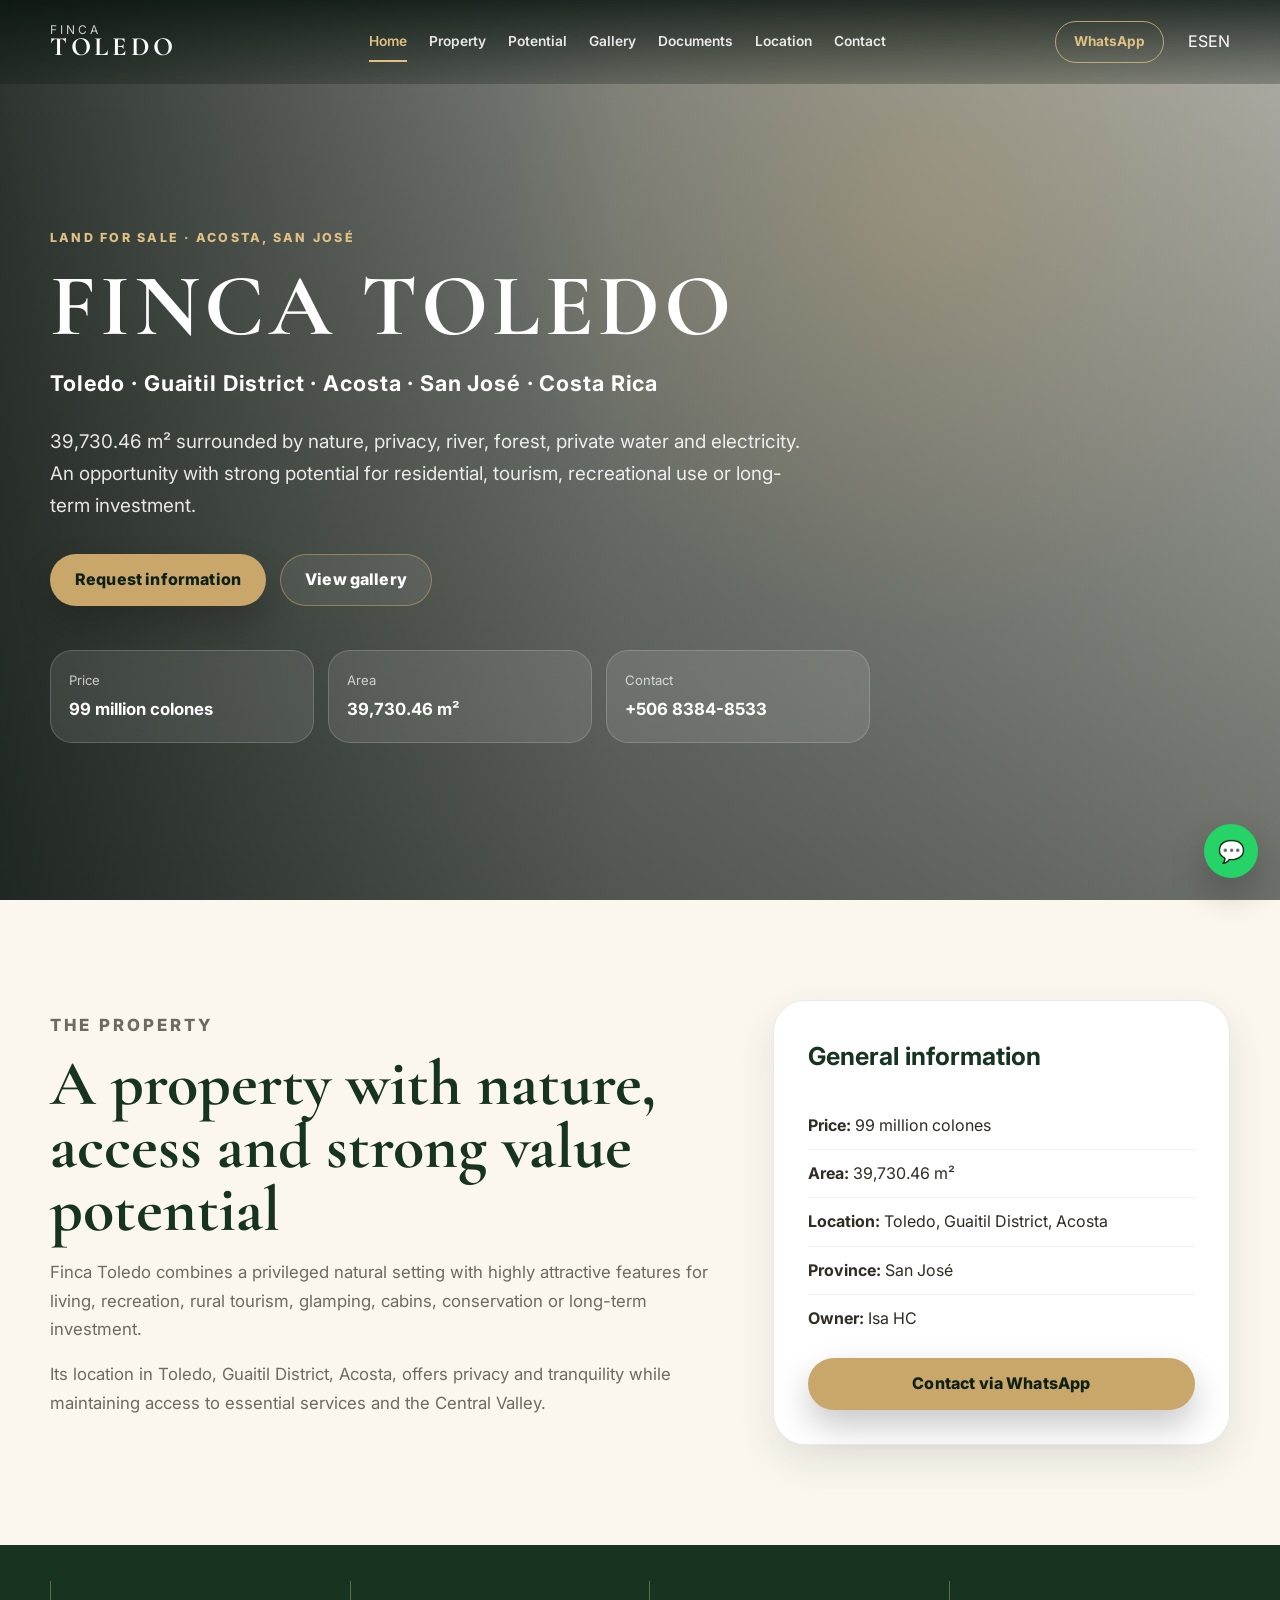
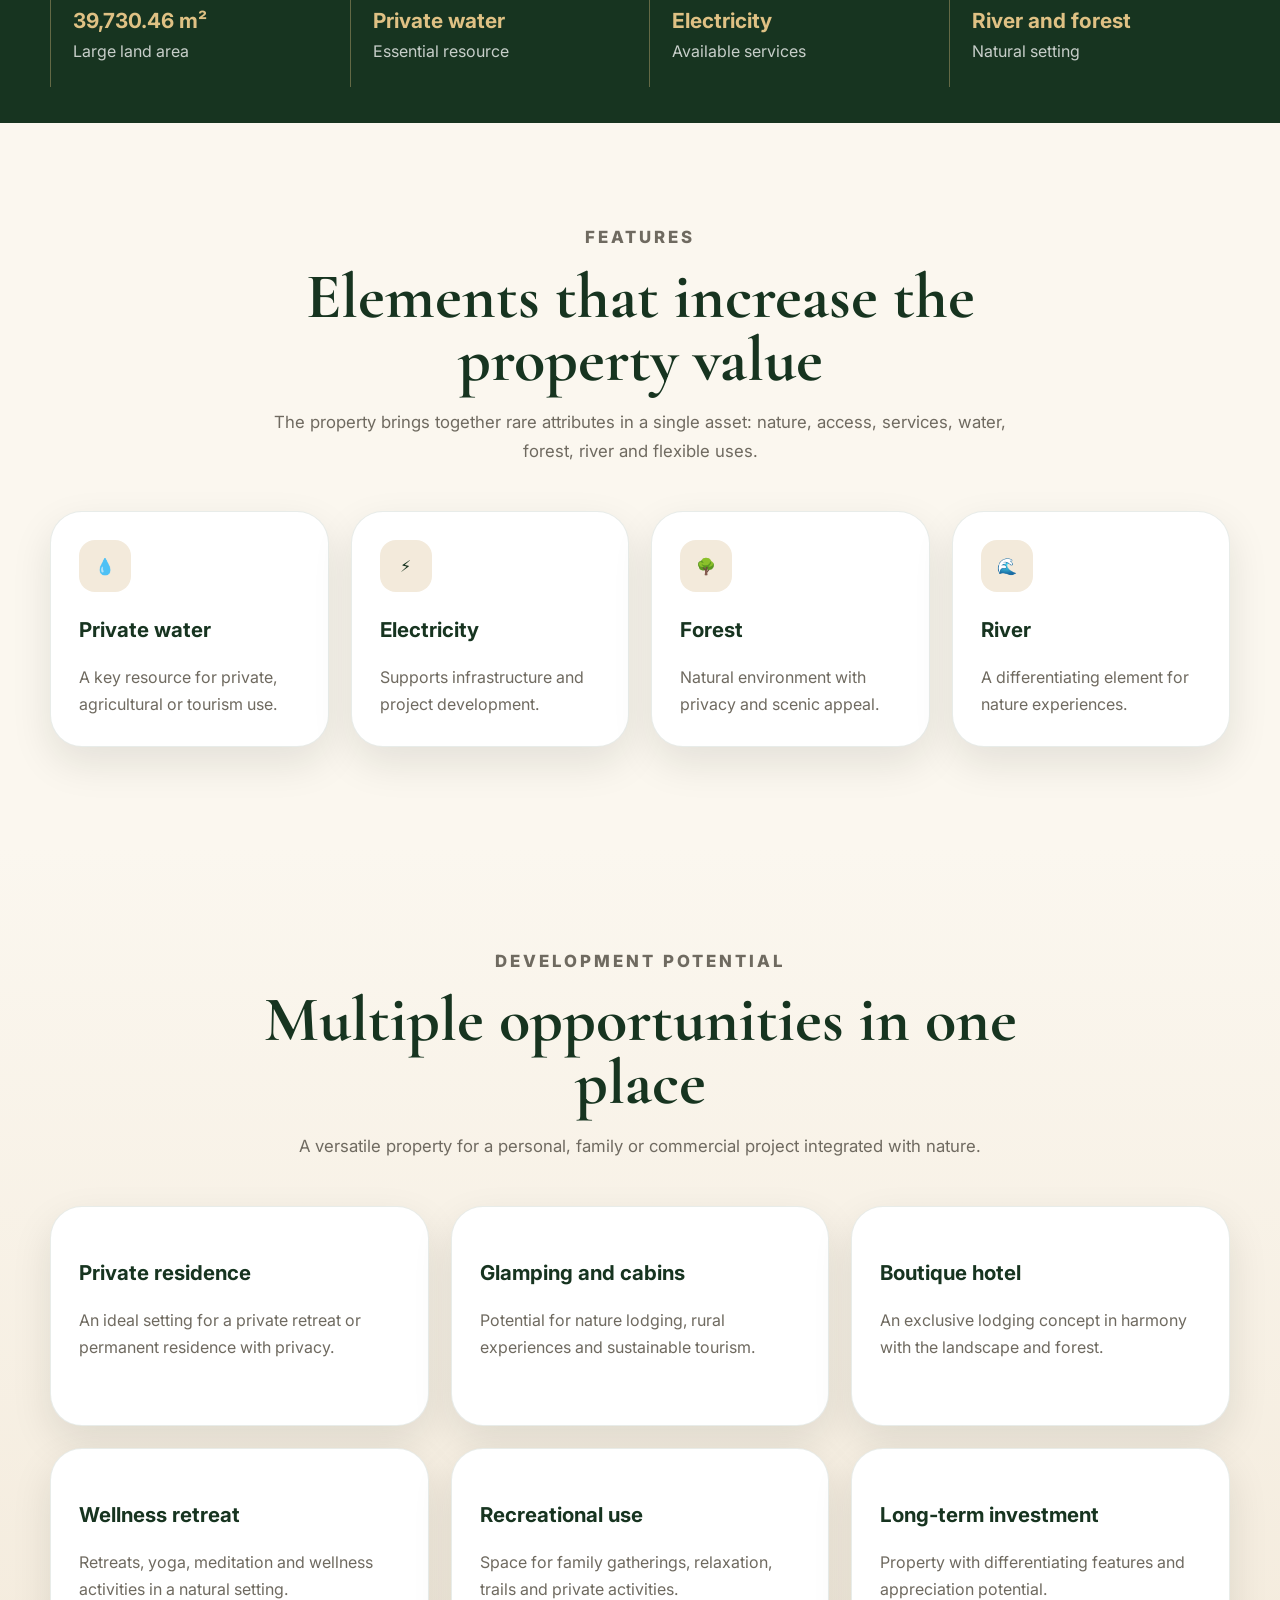
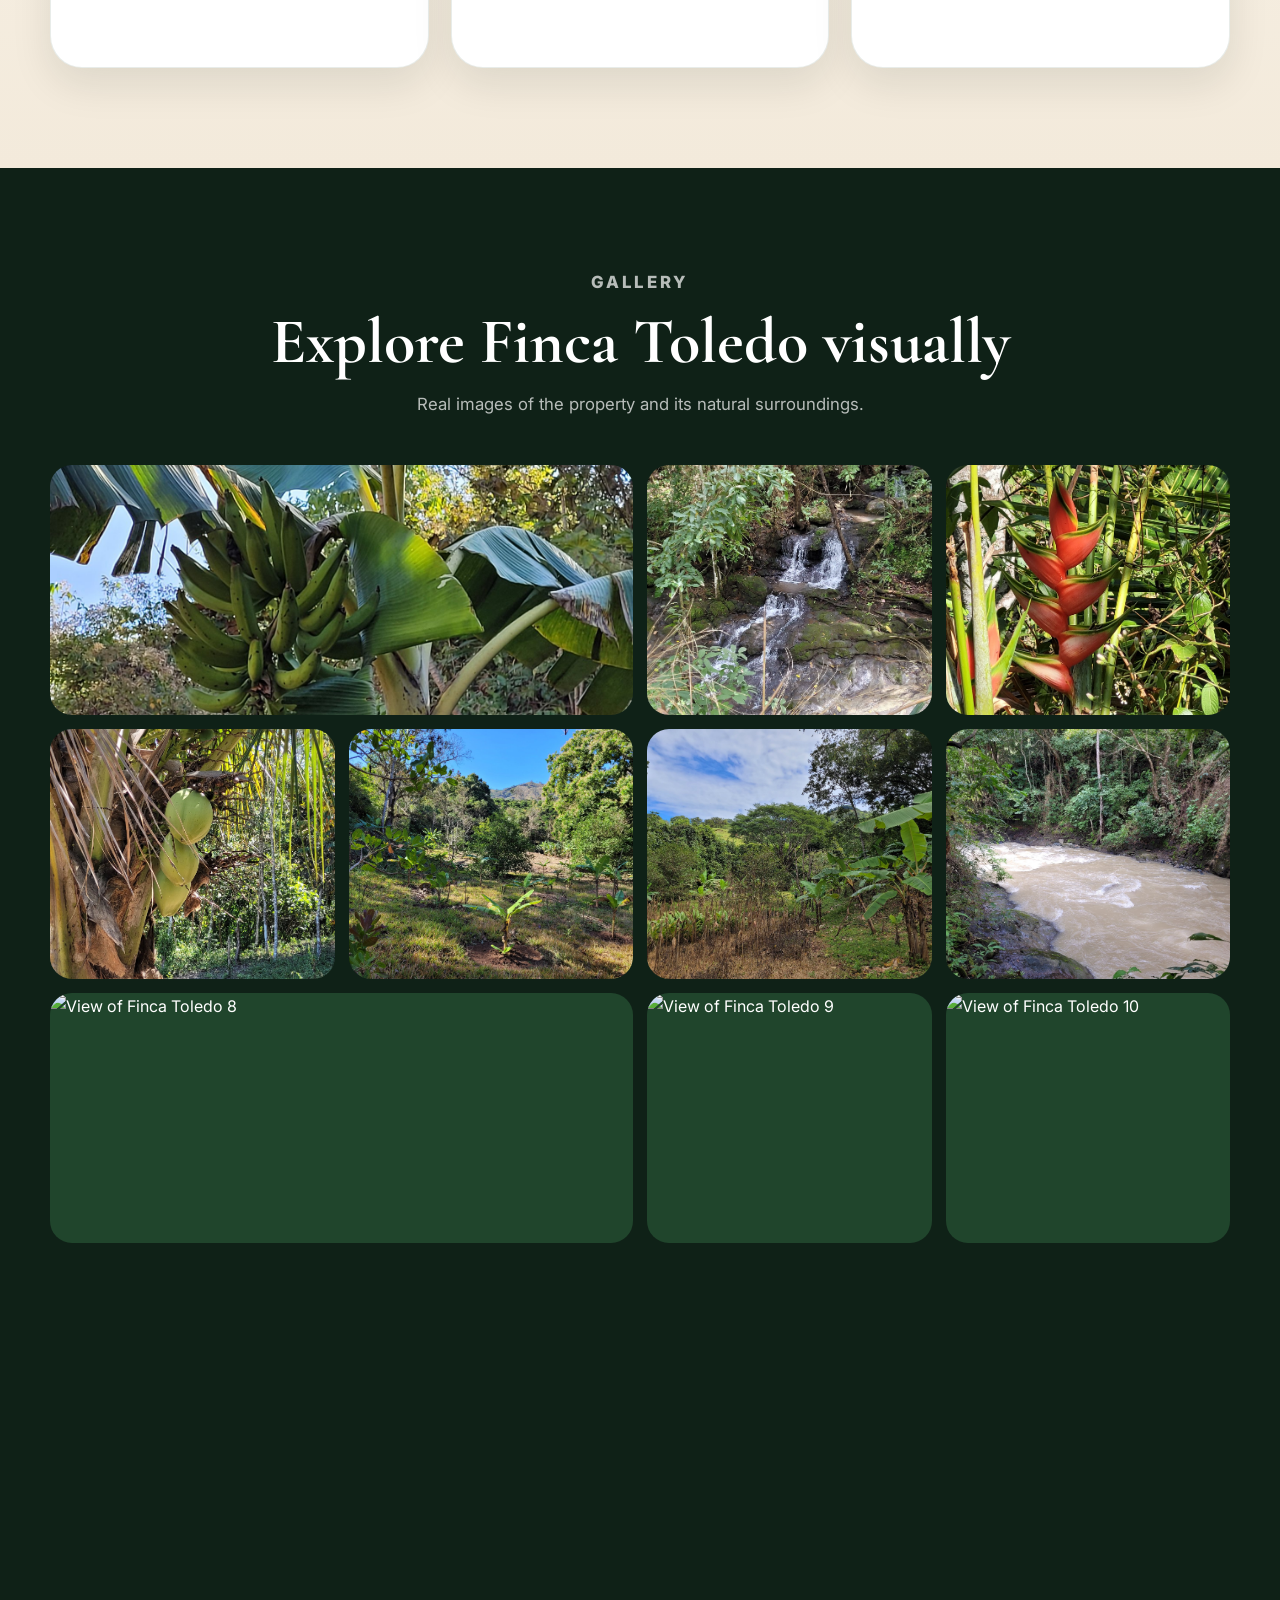
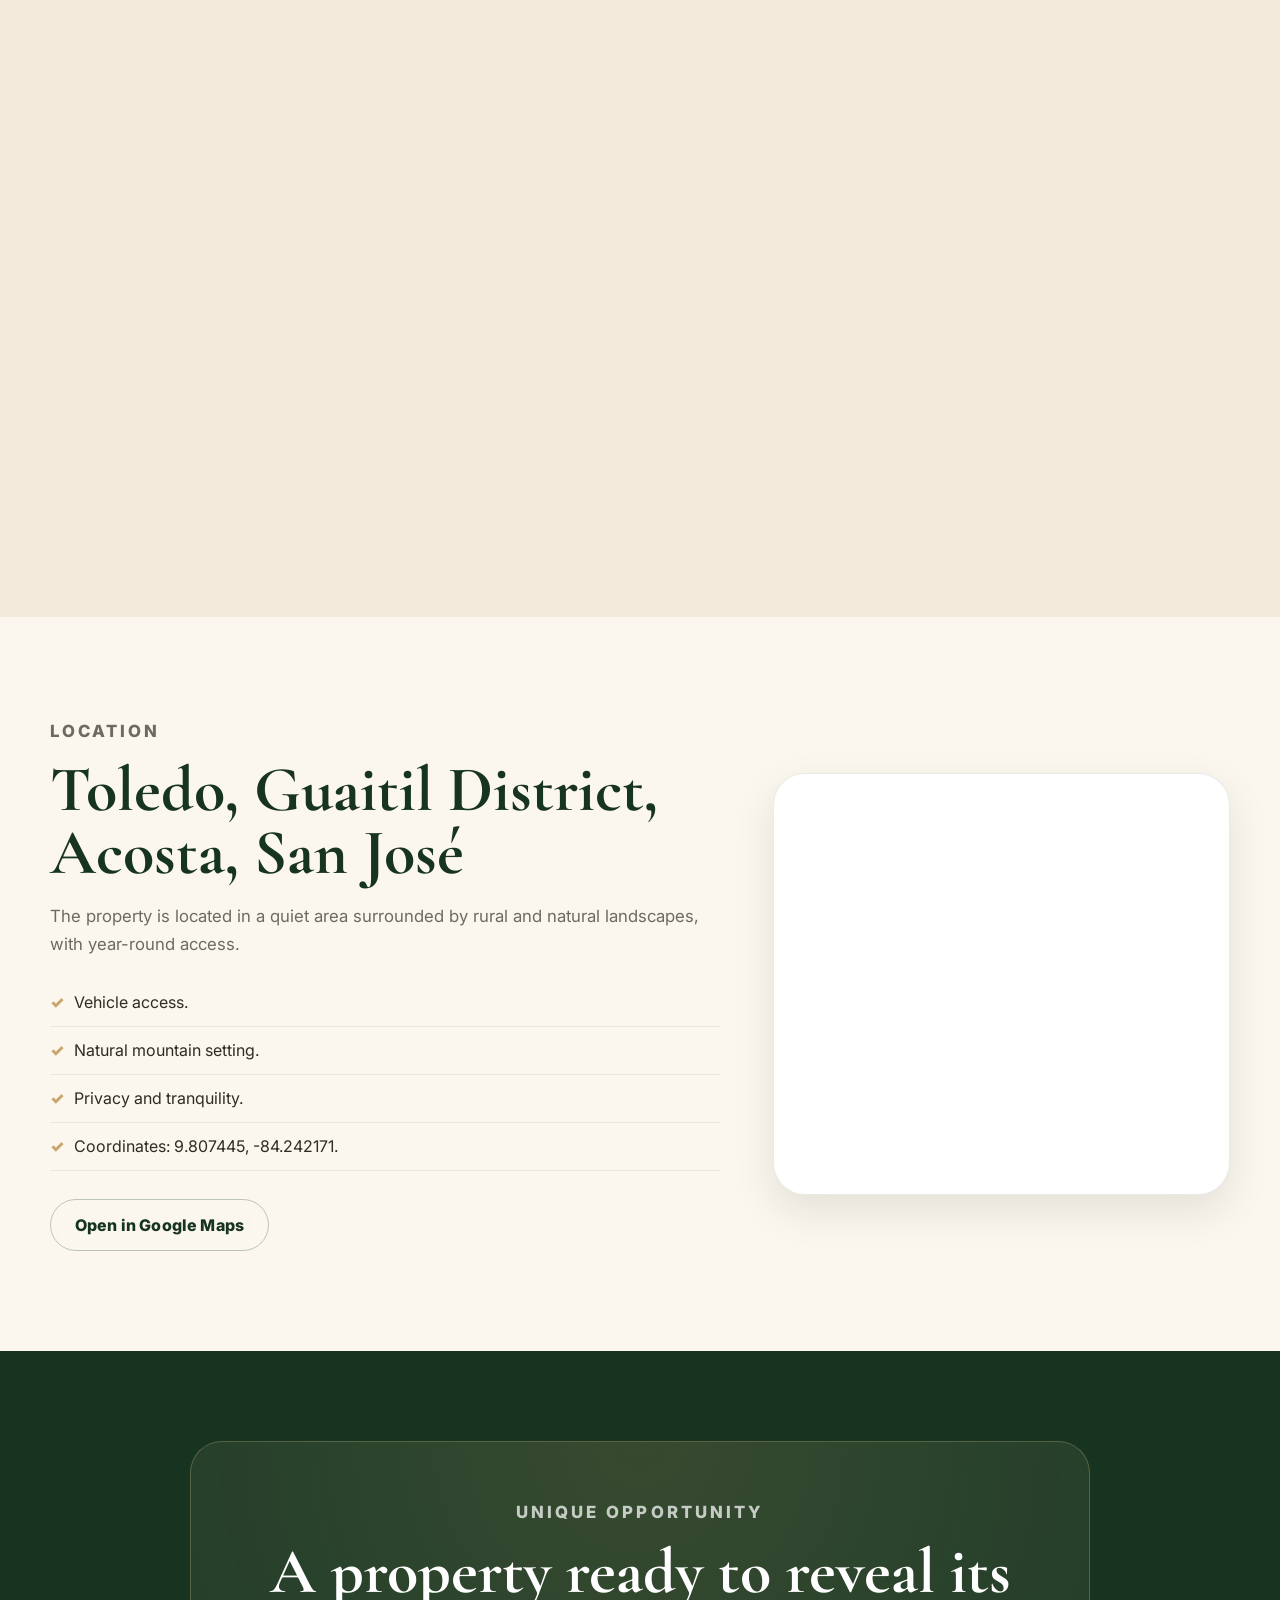
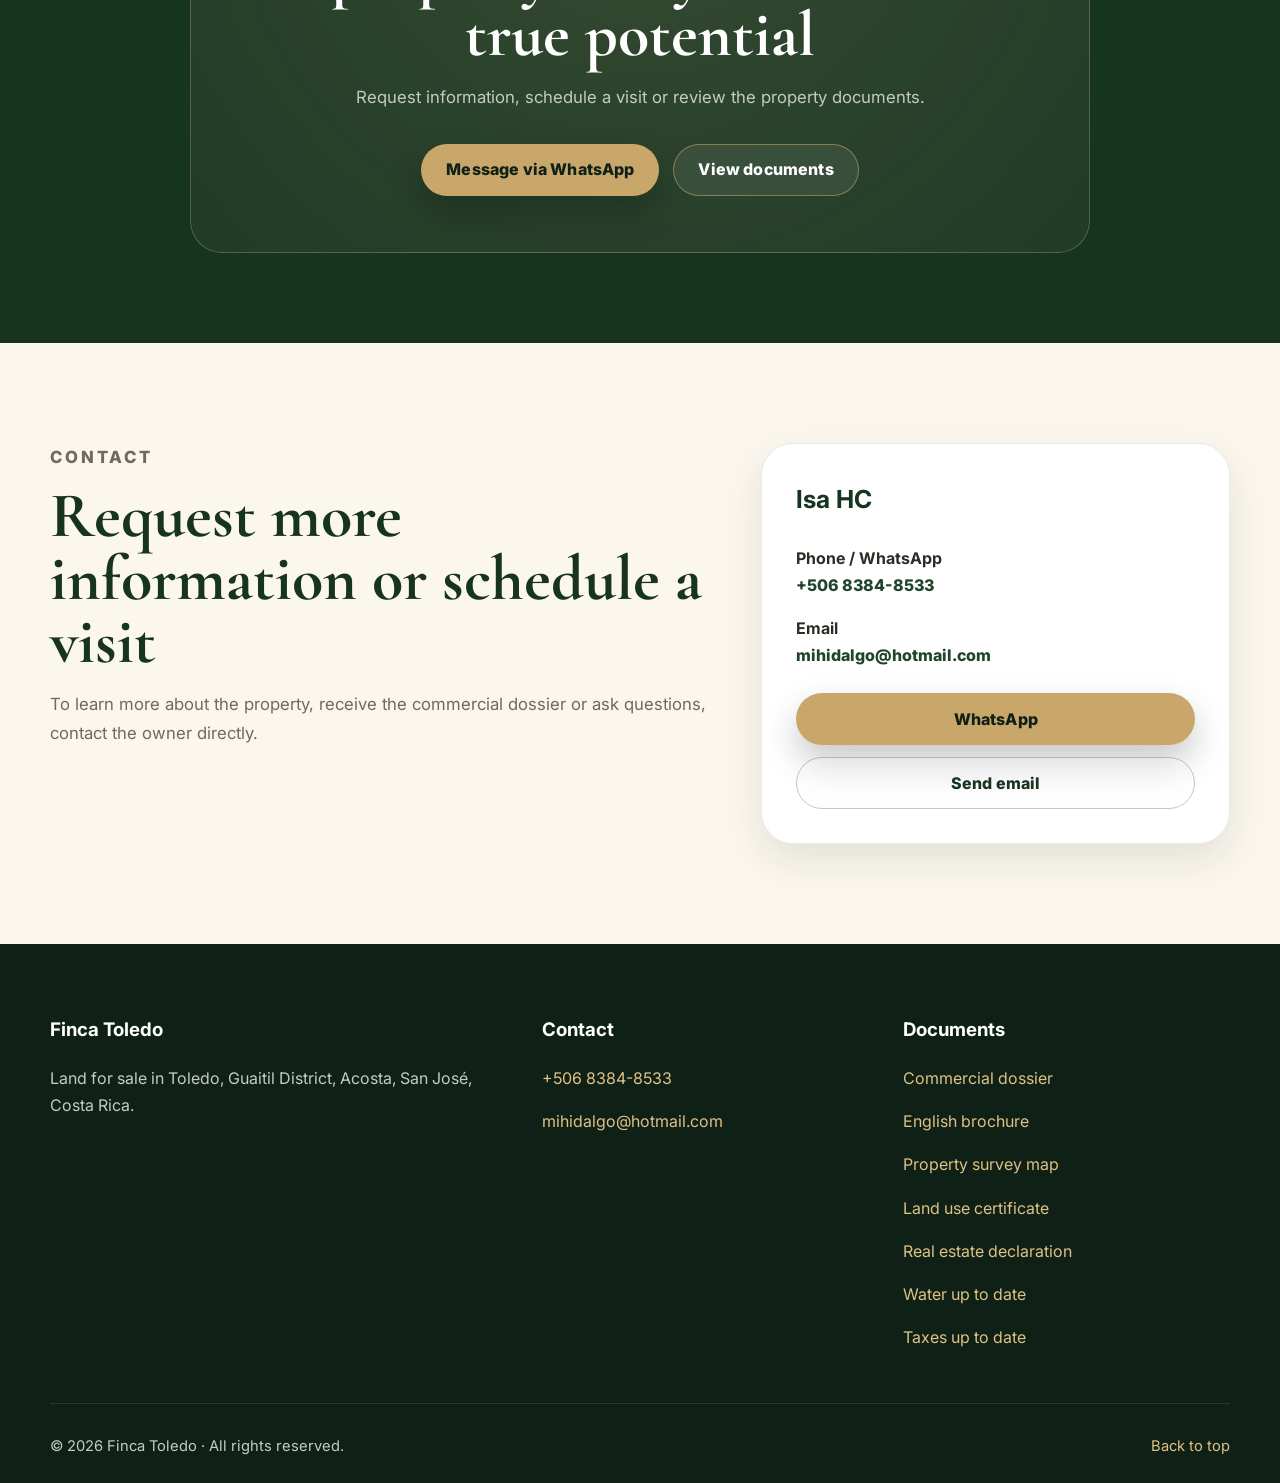
==== index-en.html @ 06484d40 "Add files via upload" ====
<!DOCTYPE html>
<html lang="en">
<head>
  <meta charset="UTF-8">
  <meta name="viewport" content="width=device-width, initial-scale=1.0">
  <meta http-equiv="X-UA-Compatible" content="IE=edge">
  <title>Finca Toledo | Land for sale in Acosta, Costa Rica</title>
  <meta name="description" content="Finca Toledo: 39,730.46 m² property in Toledo, Guaitil District, Acosta, San José, Costa Rica. Nature, privacy, water, electricity, river, forest and strong residential or tourism potential.">
  <meta name="keywords" content="Finca Toledo, land for sale Acosta, rural property Costa Rica, San José farm, tourism investment, glamping, property with river">
  <meta name="author" content="Finca Toledo">
  <meta name="robots" content="index,follow">
  <meta name="theme-color" content="#1f3d2a">
  <link rel="canonical" href="https://ventapropiedadescr.github.io/finca-toledo/index-en.html">
  <link rel="alternate" hreflang="en" href="https://ventapropiedadescr.github.io/finca-toledo/">
  <link rel="alternate" hreflang="en" href="https://ventapropiedadescr.github.io/finca-toledo/index-en.html">
  <link rel="icon" type="image/x-icon" href="favicon.ico">
  <link rel="apple-touch-icon" href="favicon.ico">
  <meta property="og:type" content="website">
  <meta property="og:title" content="Finca Toledo | Land for sale">
  <meta property="og:description" content="39,730.46 m² in Acosta, San José. Nature, privacy and strong development potential.">
  <meta property="og:image" content="img/hero.jpg">
  <meta property="og:locale" content="en_US">
  <meta name="twitter:card" content="summary_large_image">
  <meta name="twitter:title" content="Finca Toledo | Land for sale">
  <meta name="twitter:description" content="Property in Acosta with water, electricity, river, forest and tourism potential.">
  <meta name="twitter:image" content="img/hero.jpg">
  <link rel="preconnect" href="https://fonts.googleapis.com">
  <link rel="preconnect" href="https://fonts.gstatic.com" crossorigin>
  <link href="https://fonts.googleapis.com/css2?family=Cormorant+Garamond:wght@500;600;700&family=Inter:wght@300;400;500;600;700;800&display=swap" rel="stylesheet">
  <link rel="stylesheet" href="css/style.css">
  <script type="application/ld+json">
  {
    "@context": "https://schema.org",
    "@type": "RealEstateListing",
    "name": "Finca Toledo",
    "description": "Land for sale in Toledo, Guaitil District, Acosta, San José, Costa Rica.",
    "image": "img/hero.jpg",
    "url": "https://ventapropiedadescr.github.io/finca-toledo/",
    "address": {
      "@type": "PostalAddress",
      "addressLocality": "Acosta",
      "addressRegion": "San José",
      "addressCountry": "CR"
    },
    "geo": {
      "@type": "GeoCoordinates",
      "latitude": "9.807445",
      "longitude": "-84.242171"
    }
  }
  </script>
</head>
<body>
  <a class="skip-link" href="#contenido">Skip to content</a>

  <div class="preloader" id="preloader" aria-hidden="true">
    <div class="loader" aria-label="Loading"></div>
  </div>

  <header class="site-header" id="top">
    <div class="container header-inner">
      <a class="brand" href="#inicio" aria-label="Go to home">
        <span>Finca</span>
        <strong>Toledo</strong>
      </a>

      <nav class="desktop-nav" aria-label="Main navigation">
        <a href="#inicio">Home</a>
        <a href="#propiedad">Property</a>
        <a href="#potencial">Potential</a>
        <a href="#galeria">Gallery</a>
        <a href="#documentos">Documents</a>
        <a href="#ubicacion">Location</a>
        <a href="#contacto">Contact</a>
      </nav>

      <a class="header-cta" href="https://wa.me/50683848533" target="_blank" rel="noopener">WhatsApp</a>
      <div class="language-switch" aria-label="Language selector"><a href="index.html">ES</a><a class="is-active" href="index-en.html">EN</a></div>

      <button class="menu-toggle" id="menuToggle" type="button" aria-label="Open menu" aria-controls="mobileMenu" aria-expanded="false">
        <span></span>
        <span></span>
        <span></span>
      </button>
    </div>

    <nav class="mobile-menu" id="mobileMenu" aria-label="Mobile navigation">
      <a href="#inicio">Home</a>
      <a href="#propiedad">Property</a>
      <a href="#potencial">Potential</a>
      <a href="#galeria">Gallery</a>
      <a href="#documentos">Documents</a>
      <a href="#ubicacion">Location</a>
      <a href="#contacto">Contact</a>
      <div class="mobile-language-switch" aria-label="Language selector"><a href="index.html">ES</a><a class="is-active" href="index-en.html">EN</a></div>
    </nav>
  </header>

  <main id="contenido">
    <section class="hero" id="inicio" aria-label="Finca Toledo presentation">
      <div class="hero-bg" role="img" aria-label="Natural view of Finca Toledo"></div>
      <div class="hero-shade"></div>
      <div class="container hero-content reveal">
        <p class="eyebrow">Land for sale · Acosta, San José</p>
        <h1>Finca Toledo</h1>
        <p class="hero-location">Toledo · Guaitil District · Acosta · San José · Costa Rica</p>
        <p class="hero-copy">39,730.46 m² surrounded by nature, privacy, river, forest, private water and electricity. An opportunity with strong potential for residential, tourism, recreational use or long-term investment.</p>
        <div class="hero-actions">
          <a class="btn btn-primary" href="https://wa.me/50683848533" target="_blank" rel="noopener">Request information</a>
          <a class="btn btn-secondary" href="#galeria">View gallery</a>
        </div>
        <div class="hero-facts" aria-label="Key facts">
          <article><span>Price</span><strong>99 million colones</strong></article>
          <article><span>Area</span><strong>39,730.46 m²</strong></article>
          <article><span>Contact</span><strong>+506 8384-8533</strong></article>
        </div>
      </div>
    </section>

    <section class="section intro" id="propiedad">
      <div class="container two-column">
        <div class="section-copy reveal">
          <p class="eyebrow">The property</p>
          <h2>A property with nature, access and strong value potential</h2>
          <p>Finca Toledo combines a privileged natural setting with highly attractive features for living, recreation, rural tourism, glamping, cabins, conservation or long-term investment.</p>
          <p>Its location in Toledo, Guaitil District, Acosta, offers privacy and tranquility while maintaining access to essential services and the Central Valley.</p>
        </div>
        <aside class="info-card reveal">
          <h3>General information</h3>
          <ul>
            <li><strong>Price:</strong> 99 million colones</li>
            <li><strong>Area:</strong> 39,730.46 m²</li>
            <li><strong>Location:</strong> Toledo, Guaitil District, Acosta</li>
            <li><strong>Province:</strong> San José</li>
            <li><strong>Owner:</strong> Isa HC</li>
          </ul>
          <a class="btn btn-primary full" href="https://wa.me/50683848533" target="_blank" rel="noopener">Contact via WhatsApp</a>
        </aside>
      </div>
    </section>

    <section class="stats-band" aria-label="Key features">
      <div class="container stats-grid">
        <article><strong>39,730.46 m²</strong><span>Large land area</span></article>
        <article><strong>Private water</strong><span>Essential resource</span></article>
        <article><strong>Electricity</strong><span>Available services</span></article>
        <article><strong>River and forest</strong><span>Natural setting</span></article>
      </div>
    </section>

    <section class="section features" id="caracteristicas">
      <div class="container">
        <div class="section-heading reveal">
          <p class="eyebrow">Features</p>
          <h2>Elements that increase the property value</h2>
          <p>The property brings together rare attributes in a single asset: nature, access, services, water, forest, river and flexible uses.</p>
        </div>
        <div class="card-grid four">
          <article class="feature-card reveal"><span>💧</span><h3>Private water</h3><p>A key resource for private, agricultural or tourism use.</p></article>
          <article class="feature-card reveal"><span>⚡</span><h3>Electricity</h3><p>Supports infrastructure and project development.</p></article>
          <article class="feature-card reveal"><span>🌳</span><h3>Forest</h3><p>Natural environment with privacy and scenic appeal.</p></article>
          <article class="feature-card reveal"><span>🌊</span><h3>River</h3><p>A differentiating element for nature experiences.</p></article>
        </div>
      </div>
    </section>

    <section class="section potential" id="potencial">
      <div class="container">
        <div class="section-heading reveal">
          <p class="eyebrow">Development potential</p>
          <h2>Multiple opportunities in one place</h2>
          <p>A versatile property for a personal, family or commercial project integrated with nature.</p>
        </div>
        <div class="card-grid three">
          <article class="project-card reveal"><h3>Private residence</h3><p>An ideal setting for a private retreat or permanent residence with privacy.</p></article>
          <article class="project-card reveal"><h3>Glamping and cabins</h3><p>Potential for nature lodging, rural experiences and sustainable tourism.</p></article>
          <article class="project-card reveal"><h3>Boutique hotel</h3><p>An exclusive lodging concept in harmony with the landscape and forest.</p></article>
          <article class="project-card reveal"><h3>Wellness retreat</h3><p>Retreats, yoga, meditation and wellness activities in a natural setting.</p></article>
          <article class="project-card reveal"><h3>Recreational use</h3><p>Space for family gatherings, relaxation, trails and private activities.</p></article>
          <article class="project-card reveal"><h3>Long-term investment</h3><p>Property with differentiating features and appreciation potential.</p></article>
        </div>
      </div>
    </section>

    <section class="section gallery-section" id="galeria">
      <div class="container">
        <div class="section-heading reveal">
          <p class="eyebrow">Gallery</p>
          <h2>Explore Finca Toledo visually</h2>
          <p>Real images of the property and its natural surroundings.</p>
        </div>
        <div class="gallery-grid" id="galleryGrid">
          <figure class="reveal"><img src="img/galeria-01.jpg" alt="View of Finca Toledo 1" loading="lazy"></figure>
          <figure class="reveal"><img src="img/galeria-02.jpg" alt="View of Finca Toledo 2" loading="lazy"></figure>
          <figure class="reveal"><img src="img/galeria-03.jpg" alt="View of Finca Toledo 3" loading="lazy"></figure>
          <figure class="reveal"><img src="img/galeria-04.jpg" alt="View of Finca Toledo 4" loading="lazy"></figure>
          <figure class="reveal"><img src="img/galeria-05.jpg" alt="View of Finca Toledo 5" loading="lazy"></figure>
          <figure class="reveal"><img src="img/galeria-06.jpg" alt="View of Finca Toledo 6" loading="lazy"></figure>
          <figure class="reveal"><img src="img/galeria-07.jpg" alt="View of Finca Toledo 7" loading="lazy"></figure>
          <figure class="reveal"><img src="img/galeria-08.jpg" alt="View of Finca Toledo 8" loading="lazy"></figure>
          <figure class="reveal"><img src="img/galeria-09.jpg" alt="View of Finca Toledo 9" loading="lazy"></figure>
          <figure class="reveal"><img src="img/galeria-10.jpg" alt="View of Finca Toledo 10" loading="lazy"></figure>
          <figure class="reveal"><img src="img/galeria-11.jpg" alt="View of Finca Toledo 11" loading="lazy"></figure>
          <figure class="reveal"><img src="img/galeria-12.jpg" alt="View of Finca Toledo 12" loading="lazy"></figure>
          <figure class="reveal"><img src="img/galeria-13.jpg" alt="View of Finca Toledo 13" loading="lazy"></figure>
          <figure class="reveal"><img src="img/galeria-14.jpg" alt="View of Finca Toledo 14" loading="lazy"></figure>
          <figure class="reveal"><img src="img/galeria-15.jpg" alt="View of Finca Toledo 15" loading="lazy"></figure>
          <figure class="reveal"><img src="img/galeria-16.jpg" alt="View of Finca Toledo 16" loading="lazy"></figure>
          <figure class="reveal"><img src="img/galeria-17.jpg" alt="View of Finca Toledo 17" loading="lazy"></figure>
          <figure class="reveal"><img src="img/galeria-18.jpg" alt="View of Finca Toledo 18" loading="lazy"></figure>
          <figure class="reveal"><img src="img/galeria-19.jpg" alt="View of Finca Toledo 19" loading="lazy"></figure>
          <figure class="reveal"><img src="img/galeria-20.jpg" alt="View of Finca Toledo 20" loading="lazy"></figure>
          <figure class="reveal"><img src="img/galeria-21.jpg" alt="View of Finca Toledo 21" loading="lazy"></figure>
          <figure class="reveal"><img src="img/galeria-22.jpg" alt="View of Finca Toledo 22" loading="lazy"></figure>
          <figure class="reveal"><img src="img/galeria-23.jpg" alt="View of Finca Toledo 23" loading="lazy"></figure>
          <figure class="reveal"><img src="img/galeria-24.jpg" alt="View of Finca Toledo 24" loading="lazy"></figure>
          <figure class="reveal"><img src="img/galeria-25.jpg" alt="View of Finca Toledo 25" loading="lazy"></figure>
          <figure class="reveal"><img src="img/galeria-26.jpg" alt="View of Finca Toledo 26" loading="lazy"></figure>
          <figure class="reveal"><img src="img/galeria-27.jpg" alt="View of Finca Toledo 27" loading="lazy"></figure>
          <figure class="reveal"><img src="img/galeria-28.jpg" alt="View of Finca Toledo 28" loading="lazy"></figure>
          <figure class="reveal"><img src="img/galeria-29.jpg" alt="View of Finca Toledo 29" loading="lazy"></figure>
          <figure class="reveal"><img src="img/galeria-30.jpg" alt="View of Finca Toledo 30" loading="lazy"></figure>
          <figure class="reveal"><img src="img/galeria-31.jpg" alt="View of Finca Toledo 31" loading="lazy"></figure>
          <figure class="reveal"><img src="img/galeria-32.jpg" alt="View of Finca Toledo 32" loading="lazy"></figure>
          <figure class="reveal"><img src="img/galeria-33.jpg" alt="View of Finca Toledo 33" loading="lazy"></figure>
        </div>
      </div>
    </section>

    <section class="section documents" id="documentos">
      <div class="container">
        <div class="section-heading reveal">
          <p class="eyebrow">Documents</p>
          <h2>Available materials for review</h2>
          <p>Download the commercial and technical documents associated with the property.</p>
        </div>
        <div class="card-grid three documents-grid">
          <a class="document-card reveal" href="docs/Property_Brochure_Finca_Toledo_EN.pdf" target="_blank" rel="noopener"><span>PDF</span><h3>Property brochure</h3><p>English commercial summary for international buyers.</p></a>
          <a class="document-card reveal" href="docs/plano-finca.pdf" target="_blank" rel="noopener"><span>PDF</span><h3>Property survey map</h3><p>Technical property reference.</p></a>
          <a class="document-card reveal" href="docs/uso-suelo-finca.pdf" target="_blank" rel="noopener"><span>PDF</span><h3>Land use certificate</h3><p>Municipal or technical document available.</p></a>
          <a class="document-card reveal" href="docs/bienes-inmuebles-finca.pdf" target="_blank" rel="noopener"><span>PDF</span><h3>Real estate declaration</h3><p>Municipal statement of registered information and valuation.</p></a>
          <a class="document-card reveal" href="docs/pago-agua-finca.pdf" target="_blank" rel="noopener"><span>PDF</span><h3>Water payment up to date</h3><p>Local water association certificate.</p></a>
          <a class="document-card reveal" href="docs/pago-impuestos-finca.pdf" target="_blank" rel="noopener"><span>PDF</span><h3>Taxes up to date</h3><p>Municipal certificate of payments up to date.</p></a>
        </div>
      </div>
    </section>

    <section class="section location" id="ubicacion">
      <div class="container two-column">
        <div class="section-copy reveal">
          <p class="eyebrow">Location</p>
          <h2>Toledo, Guaitil District, Acosta, San José</h2>
          <p>The property is located in a quiet area surrounded by rural and natural landscapes, with year-round access.</p>
          <ul class="check-list">
            <li>Vehicle access.</li>
            <li>Natural mountain setting.</li>
            <li>Privacy and tranquility.</li>
            <li>Coordinates: 9.807445, -84.242171.</li>
          </ul>
          <a class="btn btn-secondary" href="https://www.google.com/maps?q=9.807445,-84.242171" target="_blank" rel="noopener">Open in Google Maps</a>
        </div>
        <div class="map-card reveal">
          <iframe title="Finca Toledo location on Google Maps" src="https://www.google.com/maps?q=9.807445,-84.242171&z=15&output=embed" loading="lazy" allowfullscreen referrerpolicy="no-referrer-when-downgrade"></iframe>
        </div>
      </div>
    </section>

    <section class="cta-section">
      <div class="container cta-box reveal">
        <p class="eyebrow">Unique opportunity</p>
        <h2>A property ready to reveal its true potential</h2>
        <p>Request information, schedule a visit or review the property documents.</p>
        <div class="hero-actions centered">
          <a class="btn btn-primary" href="https://wa.me/50683848533" target="_blank" rel="noopener">Message via WhatsApp</a>
          <a class="btn btn-secondary" href="#documentos">View documents</a>
        </div>
      </div>
    </section>

    <section class="section contact" id="contacto">
      <div class="container contact-grid">
        <div class="section-copy reveal">
          <p class="eyebrow">Contact</p>
          <h2>Request more information or schedule a visit</h2>
          <p>To learn more about the property, receive the commercial dossier or ask questions, contact the owner directly.</p>
        </div>
        <div class="contact-card reveal">
          <h3>Isa HC</h3>
          <p><strong>Phone / WhatsApp</strong><br><a href="tel:+50683848533">+506 8384-8533</a></p>
          <p><strong>Email</strong><br><a href="mailto:mihidalgo@hotmail.com">mihidalgo@hotmail.com</a></p>
          <div class="contact-actions">
            <a class="btn btn-primary full" href="https://wa.me/50683848533" target="_blank" rel="noopener">WhatsApp</a>
            <a class="btn btn-secondary full" href="mailto:mihidalgo@hotmail.com?subject=Inquiry%20Finca%20Toledo">Send email</a>
          </div>
        </div>
      </div>
    </section>
  </main>

  <footer class="site-footer">
    <div class="container footer-grid">
      <div>
        <h3>Finca Toledo</h3>
        <p>Land for sale in Toledo, Guaitil District, Acosta, San José, Costa Rica.</p>
      </div>
      <div>
        <h3>Contact</h3>
        <p><a href="tel:+50683848533">+506 8384-8533</a></p>
        <p><a href="mailto:mihidalgo@hotmail.com">mihidalgo@hotmail.com</a></p>
      </div>
      <div>
        <h3>Documents</h3>
        <p><a href="docs/Dossier_Comercial_Finca_Toledo.pdf" target="_blank" rel="noopener">Commercial dossier</a></p>
        <p><a href="docs/Property_Brochure_Finca_Toledo_EN.pdf" target="_blank" rel="noopener">English brochure</a></p>
        <p><a href="docs/plano-finca.pdf" target="_blank" rel="noopener">Property survey map</a></p>
        <p><a href="docs/uso-suelo-finca.pdf" target="_blank" rel="noopener">Land use certificate</a></p>
        <p><a href="docs/bienes-inmuebles-finca.pdf" target="_blank" rel="noopener">Real estate declaration</a></p>
        <p><a href="docs/pago-agua-finca.pdf" target="_blank" rel="noopener">Water up to date</a></p>
        <p><a href="docs/pago-impuestos-finca.pdf" target="_blank" rel="noopener">Taxes up to date</a></p>
      </div>
    </div>
    <div class="container footer-bottom">
      <span>© <span id="year"></span> Finca Toledo · All rights reserved.</span>
      <a href="#inicio">Back to top</a>
    </div>
  </footer>

  <a class="floating-whatsapp" href="https://wa.me/50683848533" target="_blank" rel="noopener" aria-label="Contact via WhatsApp">💬</a>
  <button class="back-to-top" id="backToTop" type="button" aria-label="Back to top">↑</button>
  <div class="lightbox" id="lightbox" aria-hidden="true" role="dialog" aria-label="Enlarged image">
    <button class="lightbox-close" type="button" aria-label="Close image">×</button>
    <img src="" alt="">
  </div>

  <script src="js/script.js" defer></script>
</body>
</html>
---- css/style.css ----
:root {
  --green-950: #0f2117;
  --green-900: #173420;
  --green-800: #20452c;
  --green-700: #2f5b3d;
  --gold-500: #c9a76a;
  --gold-400: #dfc184;
  --cream-100: #fbf7ef;
  --cream-200: #f3eadb;
  --stone-600: #6f6a60;
  --stone-800: #2f2b25;
  --white: #ffffff;
  --shadow: 0 24px 70px rgba(20, 34, 24, .16);
  --shadow-soft: 0 16px 40px rgba(20, 34, 24, .10);
  --radius-xl: 32px;
  --radius-lg: 22px;
  --radius-md: 16px;
  --container: 1180px;
  --header-height: 84px;
}

* { box-sizing: border-box; }
html { scroll-behavior: smooth; scroll-padding-top: 98px; }
body {
  margin: 0;
  font-family: "Inter", system-ui, -apple-system, BlinkMacSystemFont, "Segoe UI", sans-serif;
  color: var(--stone-800);
  background: var(--cream-100);
  line-height: 1.7;
  overflow-x: hidden;
}
body.menu-open { overflow: hidden; }
img { display: block; max-width: 100%; }
a { color: inherit; text-decoration: none; }
button, input, textarea { font: inherit; }
.container { width: min(100% - 40px, var(--container)); margin-inline: auto; }
.skip-link {
  position: fixed;
  left: 16px;
  top: -80px;
  z-index: 9999;
  background: var(--green-900);
  color: var(--white);
  padding: 10px 14px;
  border-radius: 999px;
  transition: top .2s ease;
}
.skip-link:focus { top: 16px; }

.preloader {
  position: fixed;
  inset: 0;
  z-index: 9998;
  display: grid;
  place-items: center;
  background: var(--green-950);
  transition: opacity .35s ease, visibility .35s ease;
}
.preloader.is-hidden { opacity: 0; visibility: hidden; pointer-events: none; }
.loader {
  width: 44px;
  height: 44px;
  border: 3px solid rgba(255,255,255,.2);
  border-top-color: var(--gold-400);
  border-radius: 50%;
  animation: spin .8s linear infinite;
}
@keyframes spin { to { transform: rotate(360deg); } }

.site-header {
  position: fixed;
  inset: 0 0 auto 0;
  z-index: 1000;
  height: var(--header-height);
  display: flex;
  align-items: center;
  color: var(--white);
  background: linear-gradient(180deg, rgba(8, 19, 13, .82), rgba(8, 19, 13, .25));
  backdrop-filter: blur(12px);
  transition: background .25s ease, box-shadow .25s ease, height .25s ease;
}
.site-header.is-scrolled {
  height: 72px;
  background: rgba(15, 33, 23, .94);
  box-shadow: 0 12px 36px rgba(0,0,0,.22);
}
.header-inner { display: flex; align-items: center; gap: 24px; }
.brand {
  display: inline-flex;
  flex-direction: column;
  gap: 0;
  line-height: .95;
  text-transform: uppercase;
  letter-spacing: .18em;
  min-width: 150px;
}
.brand span { font-size: .75rem; opacity: .78; }
.brand strong { font-family: "Cormorant Garamond", serif; font-size: 1.65rem; letter-spacing: .14em; }
.desktop-nav {
  display: flex;
  align-items: center;
  justify-content: center;
  gap: 22px;
  flex: 1;
}
.desktop-nav a {
  font-size: .86rem;
  font-weight: 600;
  opacity: .88;
  position: relative;
  transition: color .2s ease, opacity .2s ease;
}
.desktop-nav a::after {
  content: "";
  position: absolute;
  left: 0;
  right: 0;
  bottom: -8px;
  height: 2px;
  transform: scaleX(0);
  transform-origin: center;
  background: var(--gold-400);
  transition: transform .2s ease;
}
.desktop-nav a:hover,
.desktop-nav a.is-active { color: var(--gold-400); opacity: 1; }
.desktop-nav a.is-active::after { transform: scaleX(1); }
.header-cta {
  display: inline-flex;
  align-items: center;
  justify-content: center;
  min-height: 42px;
  padding: 0 18px;
  border: 1px solid rgba(223,193,132,.75);
  border-radius: 999px;
  color: var(--gold-400);
  font-weight: 700;
  font-size: .85rem;
}
.menu-toggle {
  display: none;
  width: 44px;
  height: 44px;
  border: 1px solid rgba(255,255,255,.35);
  border-radius: 999px;
  background: rgba(255,255,255,.08);
  padding: 11px;
  cursor: pointer;
}
.menu-toggle span {
  display: block;
  height: 2px;
  background: var(--white);
  margin: 5px 0;
  transition: transform .2s ease, opacity .2s ease;
}
.menu-toggle.is-active span:nth-child(1) { transform: translateY(7px) rotate(45deg); }
.menu-toggle.is-active span:nth-child(2) { opacity: 0; }
.menu-toggle.is-active span:nth-child(3) { transform: translateY(-7px) rotate(-45deg); }
.mobile-menu {
  display: none;
  position: fixed;
  top: var(--header-height);
  left: 20px;
  right: 20px;
  z-index: 999;
  padding: 18px;
  background: rgba(15, 33, 23, .98);
  color: var(--white);
  border: 1px solid rgba(255,255,255,.12);
  border-radius: 22px;
  box-shadow: var(--shadow);
}
.mobile-menu a {
  display: block;
  padding: 14px 12px;
  border-bottom: 1px solid rgba(255,255,255,.08);
  font-weight: 700;
}
.mobile-menu a:last-child { border-bottom: 0; }
.mobile-menu.is-open { display: block; }

.hero {
  min-height: 100svh;
  position: relative;
  display: grid;
  align-items: center;
  isolation: isolate;
  color: var(--white);
  padding: 140px 0 70px;
}
.hero-bg,
.hero-shade { position: absolute; inset: 0; z-index: -2; }
.hero-bg {
  background-image: url("../img/hero.jpg");
  background-position: center;
  background-size: cover;
  transform: scale(1.02);
}
.hero-shade {
  z-index: -1;
  background:
    radial-gradient(circle at 72% 24%, rgba(201,167,106,.22), transparent 36%),
    linear-gradient(90deg, rgba(7,16,11,.82), rgba(7,16,11,.46) 48%, rgba(7,16,11,.26)),
    linear-gradient(0deg, rgba(7,16,11,.44), rgba(7,16,11,.08));
}
.hero-content { max-width: 900px; margin-left: max(20px, calc((100vw - var(--container)) / 2)); }
.eyebrow {
  margin: 0 0 14px;
  color: var(--gold-400);
  text-transform: uppercase;
  letter-spacing: .18em;
  font-weight: 800;
  font-size: .78rem;
}
.hero h1,
.section h2,
.cta-box h2 {
  font-family: "Cormorant Garamond", serif;
  line-height: .98;
  margin: 0;
  color: inherit;
}
.hero h1 { font-size: clamp(3rem, 7vw, 5.5rem); letter-spacing: .05em; text-transform: uppercase; }
.hero-location { margin: 16px 0 0; font-weight: 700; letter-spacing: .04em; font-size: clamp(1rem, 2.5vw, 1.35rem); }
.hero-copy { max-width: 760px; margin: 24px 0 0; font-size: clamp(1rem, 2vw, 1.18rem); color: rgba(255,255,255,.88); }
.hero-actions { display: flex; flex-wrap: wrap; gap: 14px; margin-top: 32px; }
.hero-actions.centered { justify-content: center; }
.btn {
  display: inline-flex;
  align-items: center;
  justify-content: center;
  min-height: 52px;
  padding: 0 24px;
  border-radius: 999px;
  font-weight: 800;
  letter-spacing: .01em;
  border: 1px solid transparent;
  transition: transform .2s ease, box-shadow .2s ease, background .2s ease;
}
.btn:hover { transform: translateY(-2px); }
.btn-primary { background: var(--gold-500); color: var(--green-950); box-shadow: 0 16px 34px rgba(0,0,0,.22); }
.btn-primary:hover { background: var(--gold-400); }
.btn-secondary { background: rgba(255,255,255,.08); color: inherit; border-color: rgba(201,167,106,.55); backdrop-filter: blur(10px); }
.btn-secondary:hover { background: rgba(255,255,255,.14); }
.btn.full { width: 100%; }
.hero-facts {
  display: grid;
  grid-template-columns: repeat(3, minmax(0, 1fr));
  gap: 14px;
  max-width: 820px;
  margin-top: 44px;
}
.hero-facts article {
  padding: 18px;
  border: 1px solid rgba(255,255,255,.18);
  background: rgba(255,255,255,.10);
  border-radius: 22px;
  backdrop-filter: blur(14px);
}
.hero-facts span { display: block; color: rgba(255,255,255,.72); font-size: .82rem; }
.hero-facts strong { display: block; margin-top: 4px; color: var(--white); font-size: 1.05rem; }

.section { padding: 100px 0; }
.two-column { display: grid; grid-template-columns: minmax(0, 1.1fr) minmax(320px, .75fr); gap: 52px; align-items: center; }
.section-copy h2,
.section-heading h2,
.cta-box h2 { font-size: clamp(2.4rem, 5vw, 4.6rem); color: var(--green-900); }
.section-copy p,
.section-heading p,
.cta-box p { color: var(--stone-600); font-size: 1.05rem; }
.section-heading { max-width: 760px; margin: 0 auto 46px; text-align: center; }
.info-card,
.contact-card,
.map-card,
.feature-card,
.project-card,
.document-card {
  background: var(--white);
  border: 1px solid rgba(32,69,44,.10);
  border-radius: var(--radius-xl);
  box-shadow: var(--shadow-soft);
}
.info-card { padding: 34px; }
.info-card h3,
.contact-card h3 { margin-top: 0; color: var(--green-900); font-size: 1.55rem; }
ul { padding-left: 0; }
.info-card li,
.check-list li { list-style: none; padding: 10px 0; border-bottom: 1px solid rgba(32,69,44,.08); }
.info-card li:last-child { border-bottom: 0; }
.stats-band { padding: 36px 0; background: var(--green-900); color: var(--white); }
.stats-grid { display: grid; grid-template-columns: repeat(4, minmax(0, 1fr)); gap: 18px; }
.stats-grid article { padding: 22px; border-left: 1px solid rgba(223,193,132,.38); }
.stats-grid strong { display: block; color: var(--gold-400); font-size: 1.3rem; }
.stats-grid span { color: rgba(255,255,255,.76); }
.card-grid { display: grid; gap: 22px; }
.card-grid.three { grid-template-columns: repeat(3, minmax(0, 1fr)); }
.card-grid.four { grid-template-columns: repeat(4, minmax(0, 1fr)); }
.feature-card,
.project-card,
.document-card { padding: 28px; min-height: 220px; transition: transform .22s ease, box-shadow .22s ease; }
.feature-card:hover,
.project-card:hover,
.document-card:hover { transform: translateY(-6px); box-shadow: var(--shadow); }
.feature-card span,
.document-card span { display: inline-grid; place-items: center; width: 52px; height: 52px; border-radius: 16px; background: var(--cream-200); color: var(--green-900); font-weight: 900; }
.feature-card h3,
.project-card h3,
.document-card h3 { color: var(--green-900); margin-bottom: 8px; font-size: 1.28rem; }
.feature-card p,
.project-card p,
.document-card p { color: var(--stone-600); margin-bottom: 0; }
.potential { background: linear-gradient(180deg, var(--cream-100), var(--cream-200)); }
.gallery-section { background: var(--green-950); color: var(--white); }
.gallery-section .section-heading h2 { color: var(--white); }
.gallery-section .section-heading p { color: rgba(255,255,255,.70); }
.gallery-grid { display: grid; grid-template-columns: repeat(4, minmax(0, 1fr)); gap: 14px; }
.gallery-grid figure { margin: 0; height: 250px; overflow: hidden; border-radius: 22px; background: var(--green-800); cursor: zoom-in; }
.gallery-grid figure:nth-child(1),
.gallery-grid figure:nth-child(8) { grid-column: span 2; }
.gallery-grid img { width: 100%; height: 100%; object-fit: cover; transition: transform .35s ease, filter .35s ease; }
.gallery-grid figure:hover img { transform: scale(1.06); filter: saturate(1.05); }
.documents { background: var(--cream-200); }
.document-card { display: block; color: inherit; }
.location .btn-secondary { color: var(--green-900); background: transparent; border-color: rgba(32,69,44,.28); }
.check-list { margin: 20px 0 28px; }
.check-list li::before { content: "✓"; color: var(--gold-500); font-weight: 900; margin-right: 10px; }
.map-card { overflow: hidden; min-height: 420px; }
.map-card iframe { width: 100%; height: 100%; min-height: 420px; border: 0; display: block; }
.cta-section { padding: 90px 0; background: var(--green-900); }
.cta-box { text-align: center; max-width: 900px; margin: 0 auto; color: var(--white); padding: 56px; border: 1px solid rgba(223,193,132,.28); border-radius: var(--radius-xl); background: radial-gradient(circle at top, rgba(223,193,132,.16), rgba(255,255,255,.04)); }
.cta-box h2 { color: var(--white); }
.cta-box p { color: rgba(255,255,255,.72); }
.contact-grid { display: grid; grid-template-columns: minmax(0, 1fr) minmax(320px, .7fr); gap: 42px; align-items: start; }
.contact-card { padding: 34px; }
.contact-card a { color: var(--green-800); font-weight: 800; }
.contact-actions { display: grid; gap: 12px; margin-top: 24px; }
.contact-actions .btn-primary { color: var(--green-950); }
.contact-actions .btn-secondary { color: var(--green-900); background: transparent; border-color: rgba(32,69,44,.28); }
.site-footer { background: var(--green-950); color: rgba(255,255,255,.76); padding: 70px 0 24px; }
.footer-grid { display: grid; grid-template-columns: 1.4fr 1fr 1fr; gap: 34px; }
.site-footer h3 { color: var(--white); margin-top: 0; }
.site-footer a { color: var(--gold-400); }
.footer-bottom { display: flex; justify-content: space-between; gap: 18px; padding-top: 30px; margin-top: 36px; border-top: 1px solid rgba(255,255,255,.10); font-size: .92rem; }
.floating-whatsapp,
.back-to-top {
  position: fixed;
  right: 22px;
  z-index: 900;
  width: 54px;
  height: 54px;
  border-radius: 50%;
  display: grid;
  place-items: center;
  border: 0;
  box-shadow: 0 16px 36px rgba(0,0,0,.22);
}
.floating-whatsapp { bottom: 22px; background: #25d366; color: var(--white); font-size: 1.35rem; }
.back-to-top {
  bottom: 88px;
  background: var(--green-900);
  color: var(--white);
  cursor: pointer;
  opacity: 0;
  visibility: hidden;
  transform: translateY(12px);
  transition: opacity .2s ease, transform .2s ease, visibility .2s ease;
}
.back-to-top.is-visible { opacity: 1; visibility: visible; transform: translateY(0); }
.lightbox {
  position: fixed;
  inset: 0;
  z-index: 2000;
  display: none;
  place-items: center;
  background: rgba(3, 8, 5, .88);
  padding: 24px;
}
.lightbox.is-open { display: grid; }
.lightbox img { max-height: 86vh; border-radius: 20px; box-shadow: var(--shadow); }
.lightbox-close {
  position: fixed;
  top: 22px;
  right: 22px;
  width: 46px;
  height: 46px;
  border: 1px solid rgba(255,255,255,.25);
  border-radius: 50%;
  background: rgba(255,255,255,.08);
  color: var(--white);
  font-size: 1.8rem;
  cursor: pointer;
}
.reveal { opacity: 0; transform: translateY(22px); transition: opacity .6s ease, transform .6s ease; }
.reveal.is-visible { opacity: 1; transform: translateY(0); }
@media (prefers-reduced-motion: reduce) {
  * { scroll-behavior: auto !important; animation-duration: .01ms !important; transition-duration: .01ms !important; }
  .reveal { opacity: 1; transform: none; }
}
@media (max-width: 1080px) {
  .desktop-nav, .header-cta { display: none; }
  .menu-toggle { display: block; margin-left: auto; }
  .hero-content { margin-inline: auto; }
  .card-grid.four { grid-template-columns: repeat(2, minmax(0, 1fr)); }
  .gallery-grid { grid-template-columns: repeat(2, minmax(0, 1fr)); }
}
@media (max-width: 820px) {
  :root { --header-height: 74px; }
  .container { width: min(100% - 28px, var(--container)); }
  .hero { padding-top: 120px; min-height: 92svh; }
  .hero h1 { font-size: clamp(3.2rem, 16vw, 5rem); }
  .hero-facts, .stats-grid, .two-column, .contact-grid, .footer-grid { grid-template-columns: 1fr; }
  .card-grid.three, .card-grid.four { grid-template-columns: 1fr; }
  .gallery-grid { grid-template-columns: 1fr; }
  .gallery-grid figure,
  .gallery-grid figure:nth-child(1),
  .gallery-grid figure:nth-child(8) { grid-column: auto; height: 260px; }
  .section { padding: 72px 0; }
  .section-heading { text-align: left; }
  .cta-box { padding: 34px 22px; }
  .footer-bottom { flex-direction: column; }
}
@media (max-width: 520px) {
  .brand { min-width: auto; }
  .brand strong { font-size: 1.35rem; }
  .hero-actions .btn { width: 100%; }
  .hero-facts article { padding: 15px; }
  .floating-whatsapp, .back-to-top { right: 16px; }
}
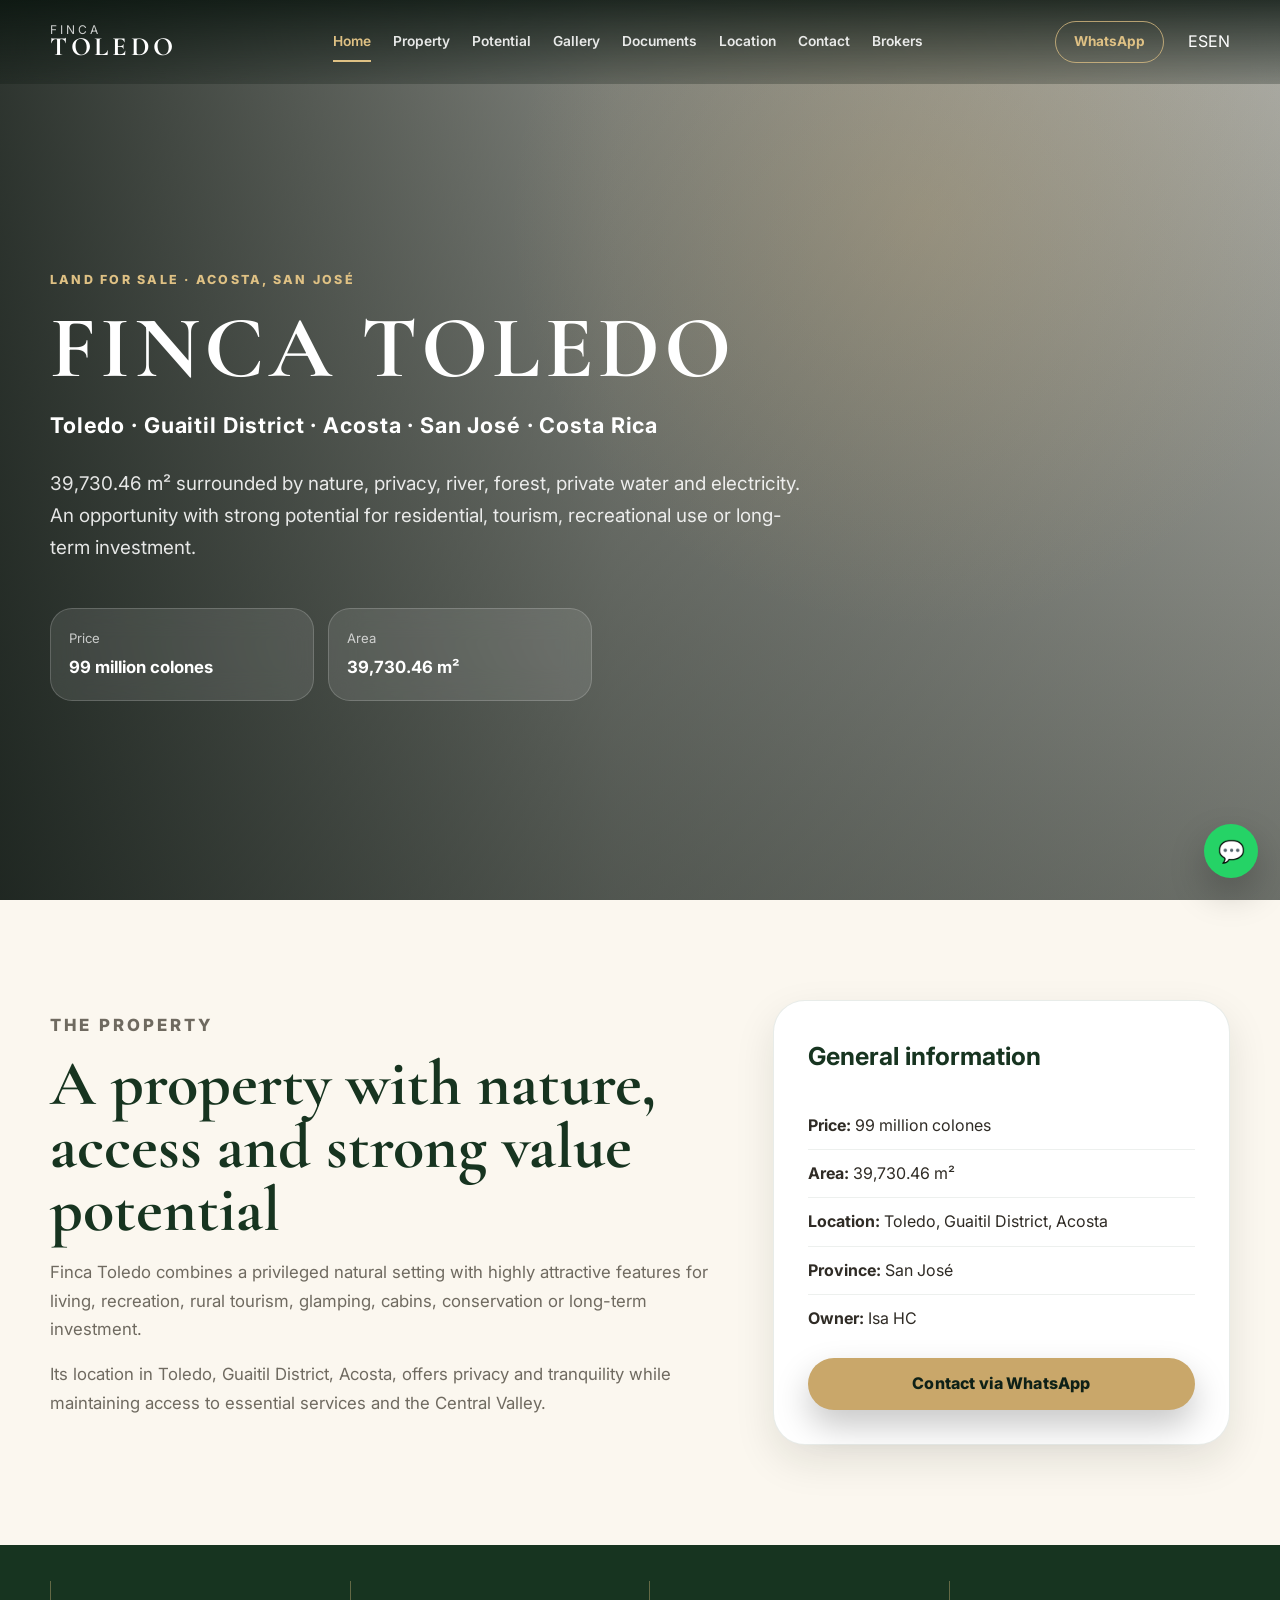
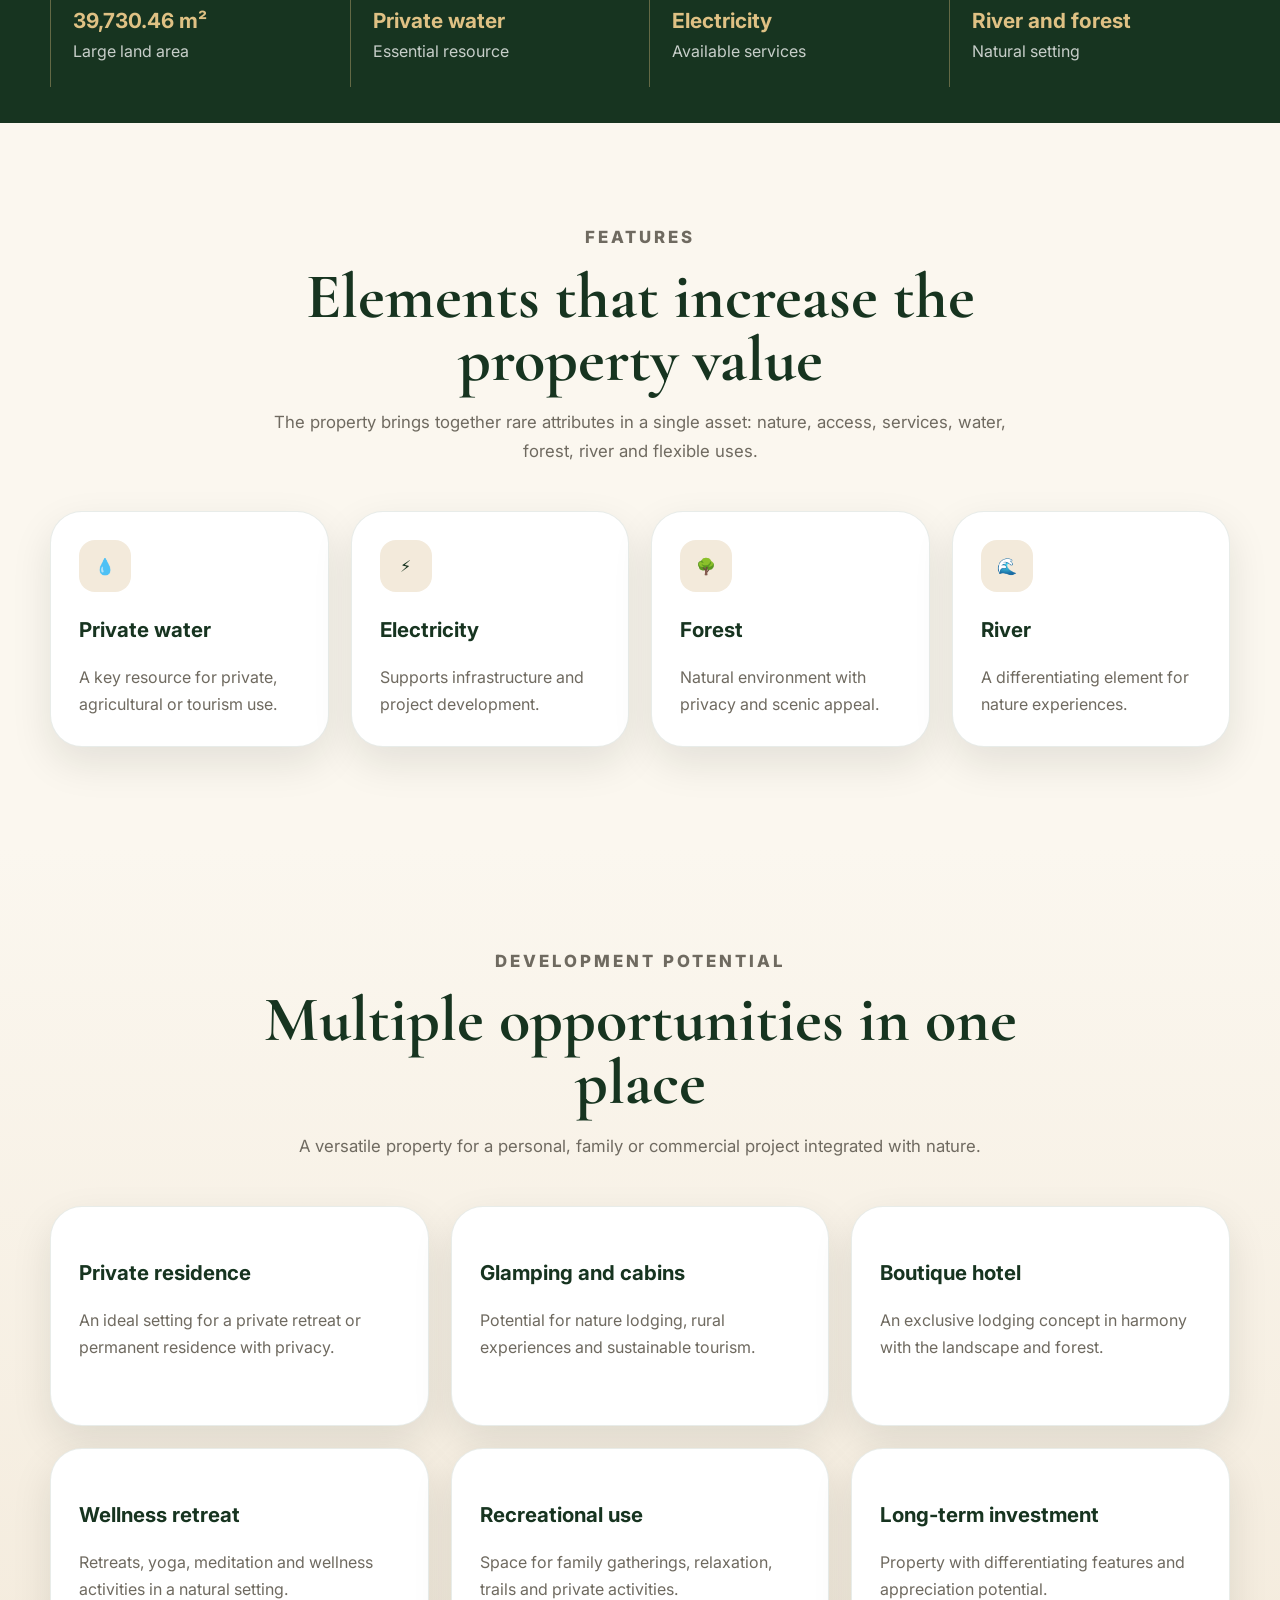
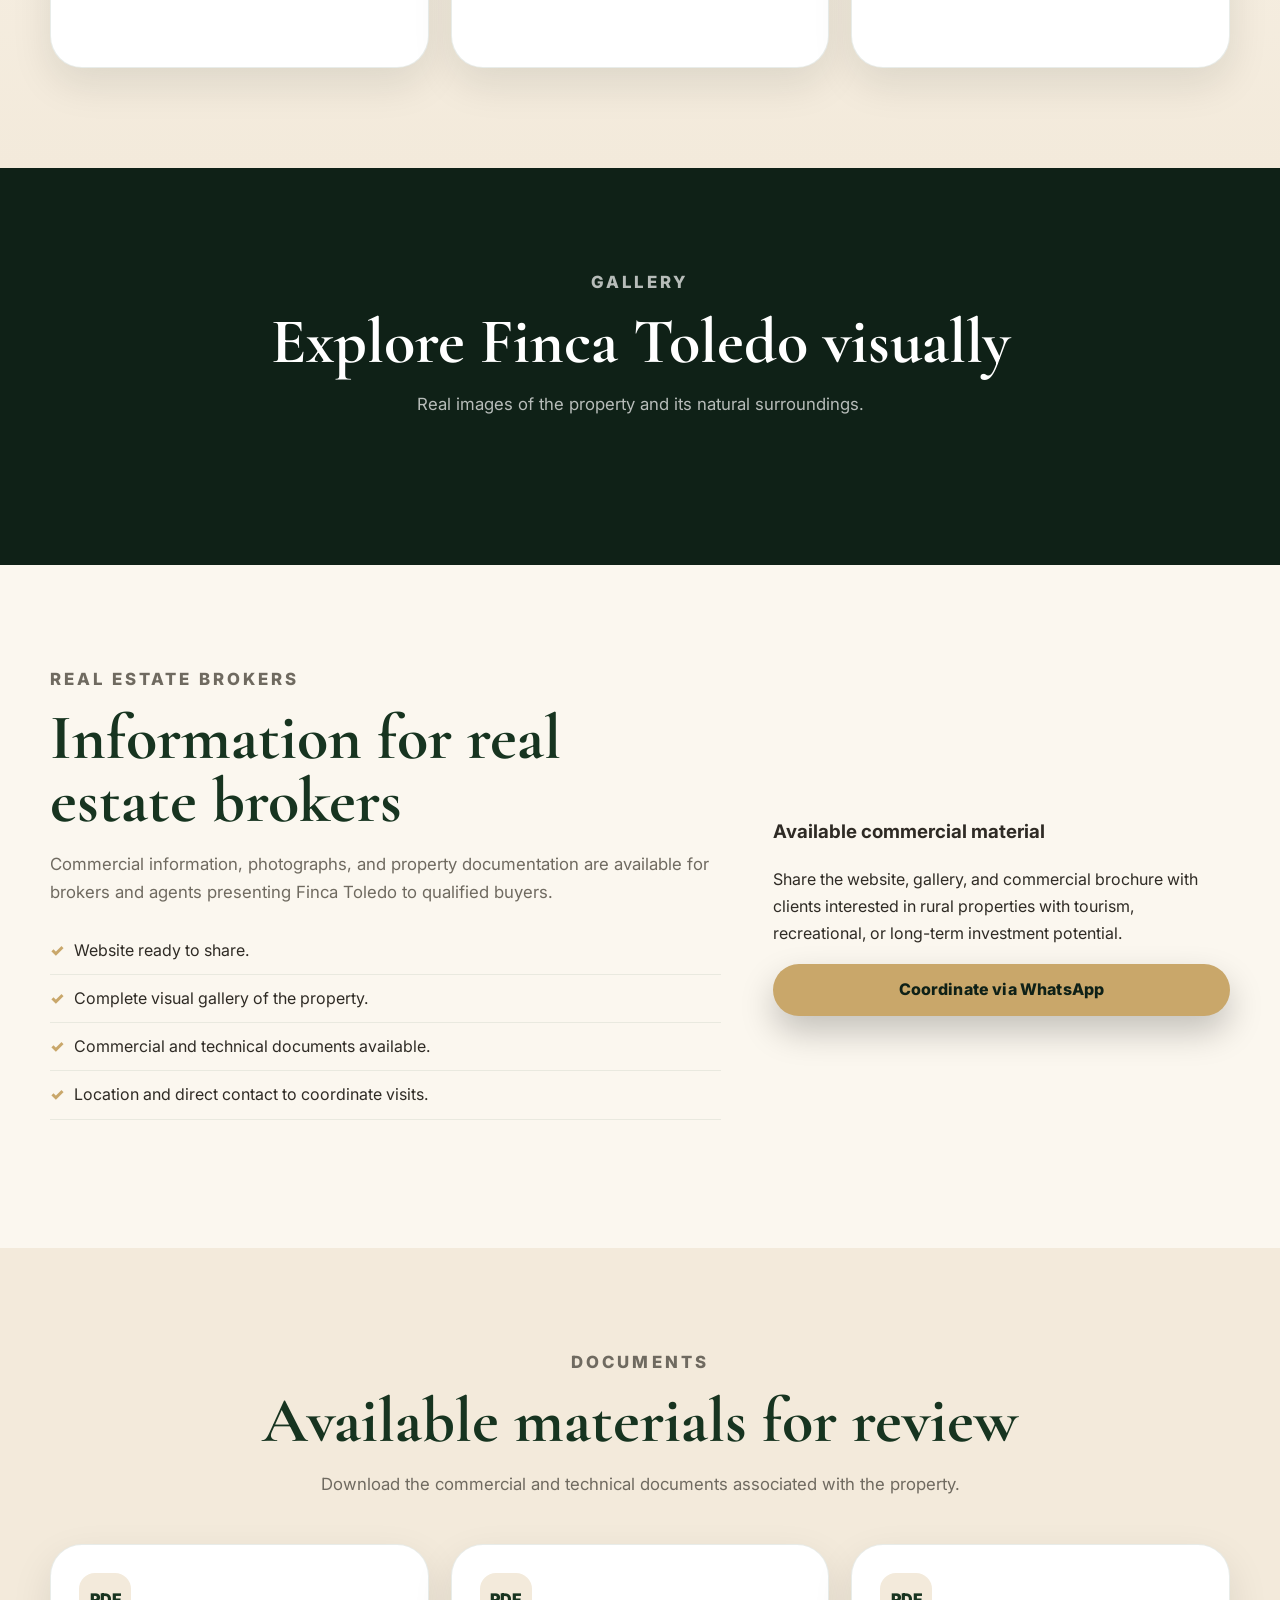
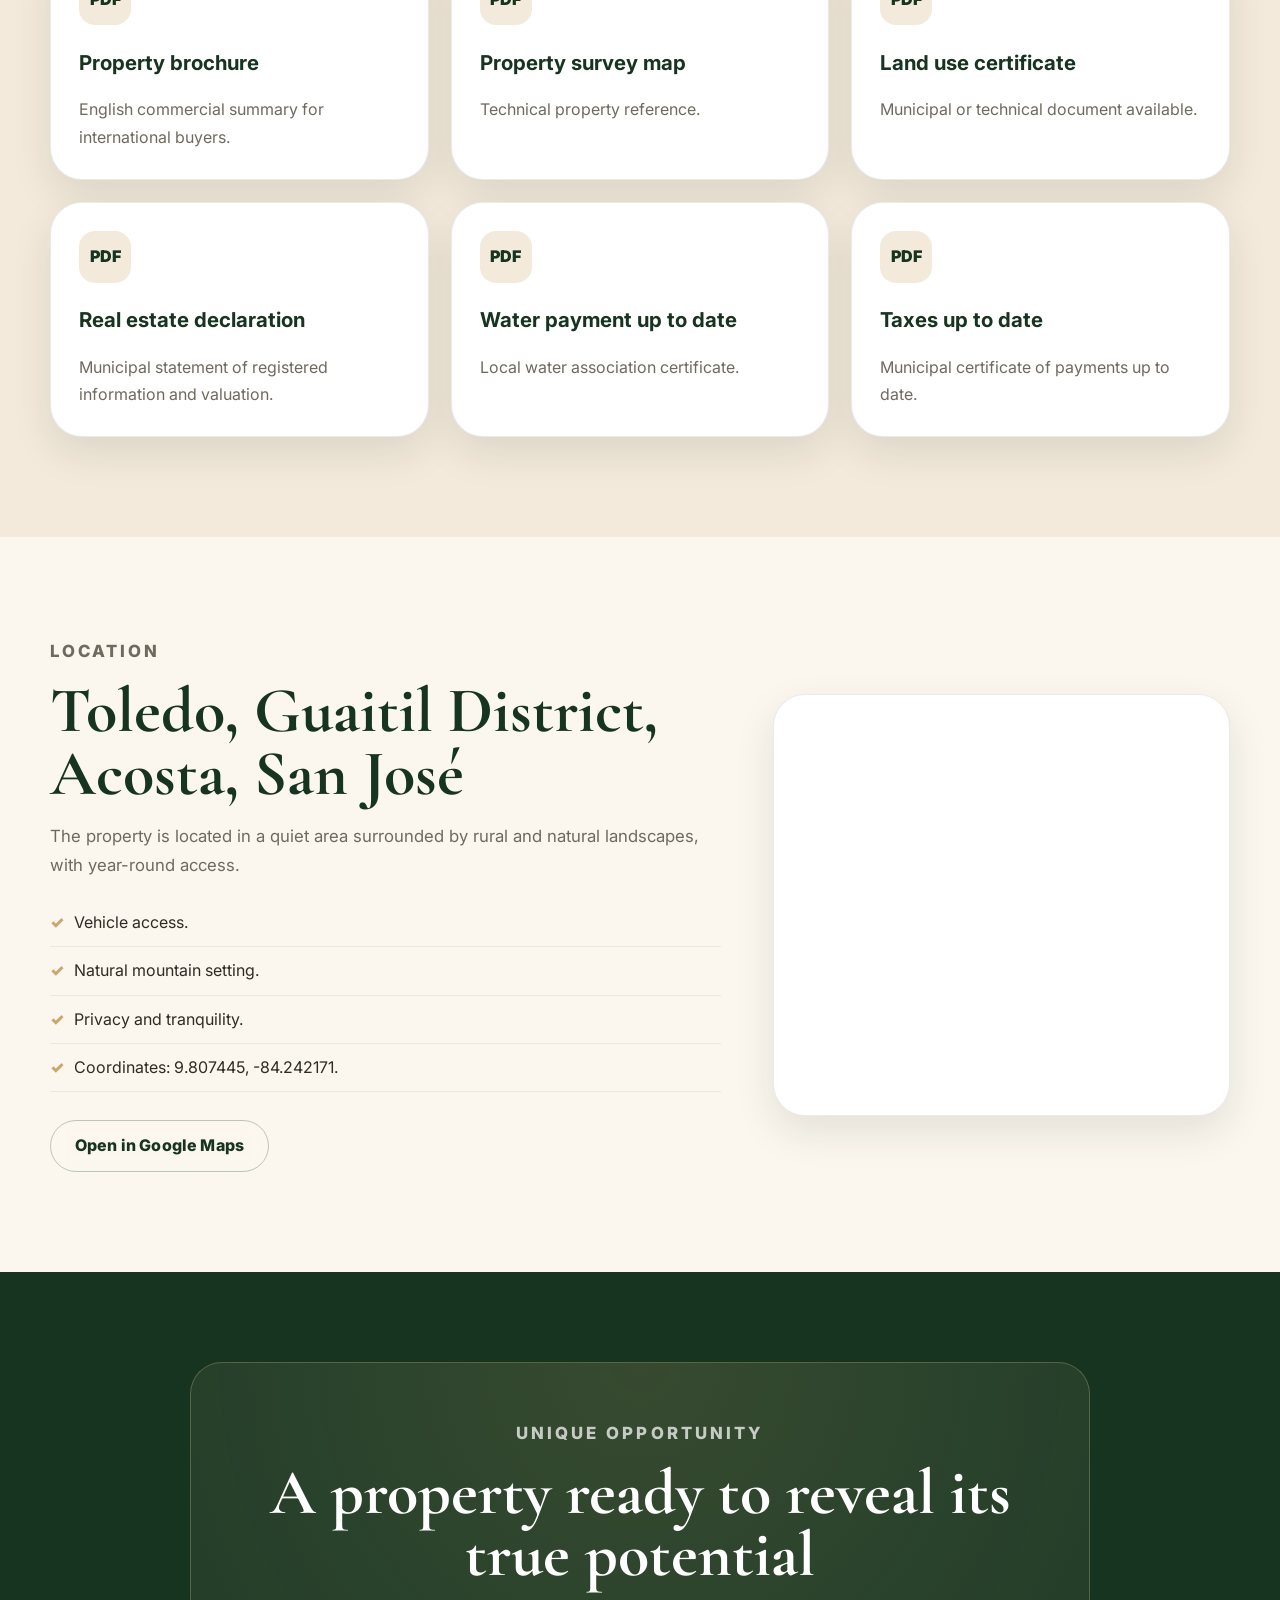
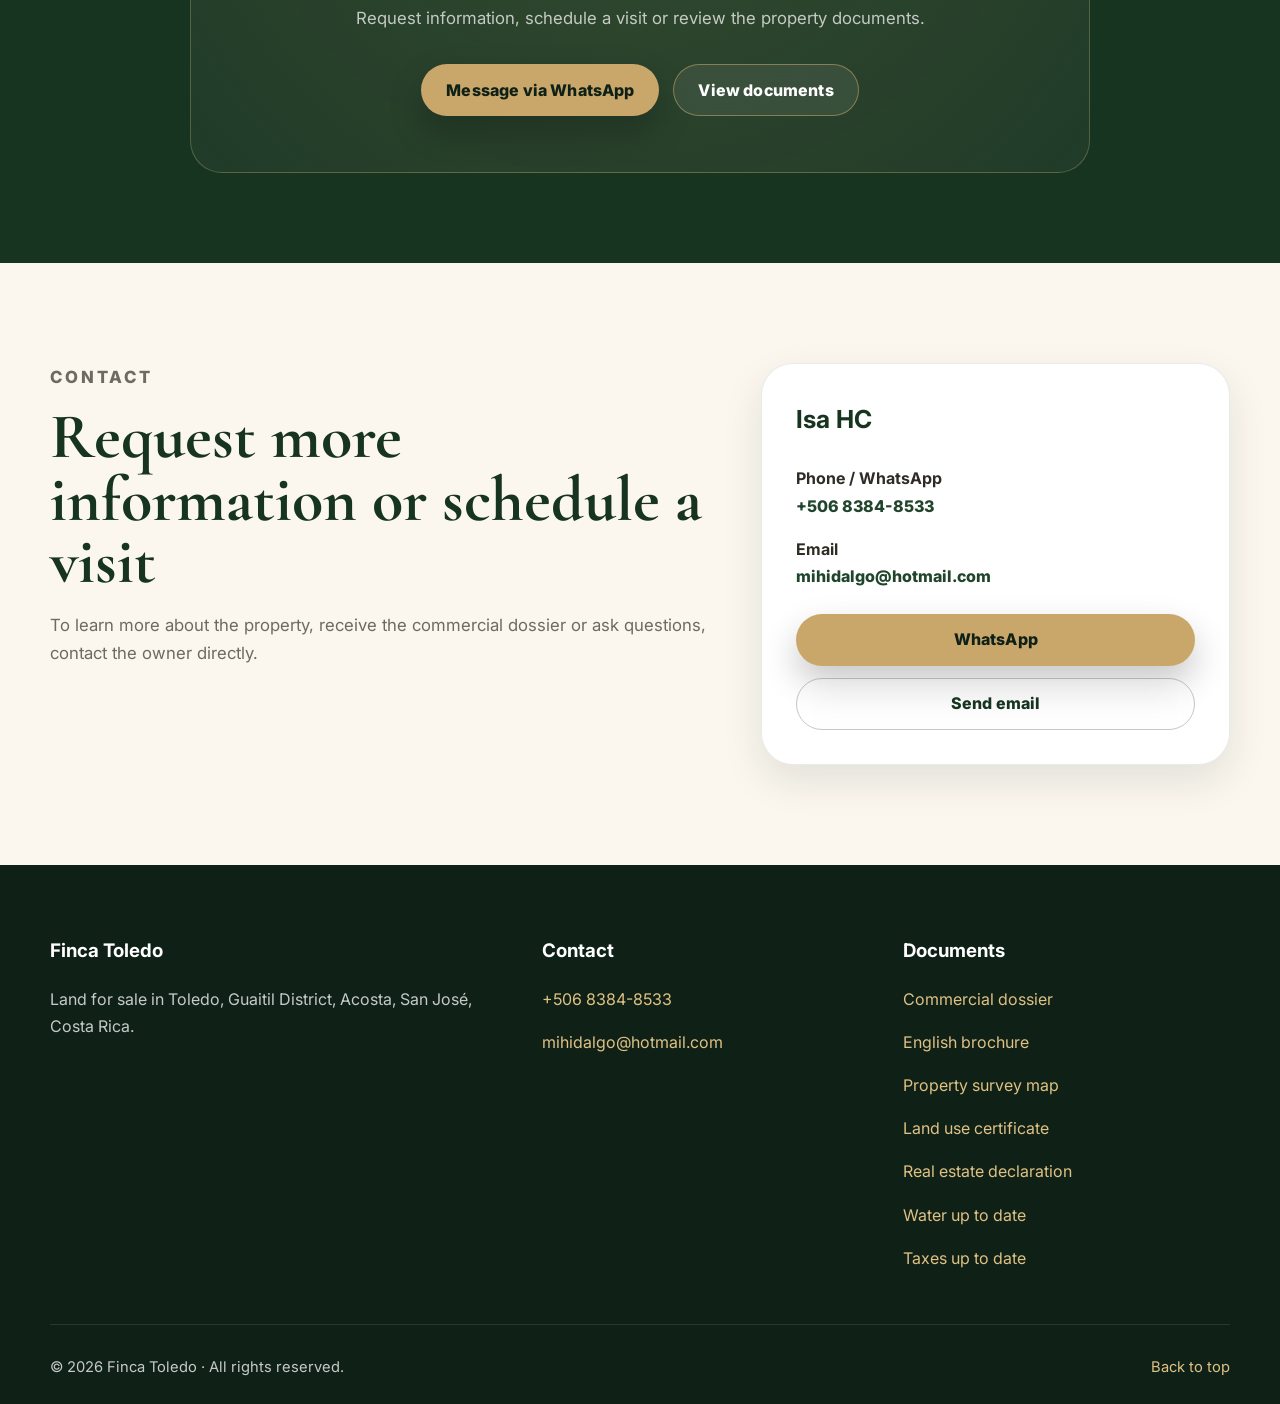
==== commit cb8e8680: "Add files via upload" ====
--- a/index-en.html
+++ b/index-en.html
@@ -72,6 +72,7 @@
         <a href="#documentos">Documents</a>
         <a href="#ubicacion">Location</a>
         <a href="#contacto">Contact</a>
+        <a href="#corredores">Brokers</a>
       </nav>
 
       <a class="header-cta" href="https://wa.me/50683848533" target="_blank" rel="noopener">WhatsApp</a>
@@ -89,6 +90,7 @@
       <a href="#propiedad">Property</a>
       <a href="#potencial">Potential</a>
       <a href="#galeria">Gallery</a>
+      <a href="#corredores">Brokers</a>
       <a href="#documentos">Documents</a>
       <a href="#ubicacion">Location</a>
       <a href="#contacto">Contact</a>
@@ -105,14 +107,9 @@
         <h1>Finca Toledo</h1>
         <p class="hero-location">Toledo · Guaitil District · Acosta · San José · Costa Rica</p>
         <p class="hero-copy">39,730.46 m² surrounded by nature, privacy, river, forest, private water and electricity. An opportunity with strong potential for residential, tourism, recreational use or long-term investment.</p>
-        <div class="hero-actions">
-          <a class="btn btn-primary" href="https://wa.me/50683848533" target="_blank" rel="noopener">Request information</a>
-          <a class="btn btn-secondary" href="#galeria">View gallery</a>
-        </div>
         <div class="hero-facts" aria-label="Key facts">
           <article><span>Price</span><strong>99 million colones</strong></article>
           <article><span>Area</span><strong>39,730.46 m²</strong></article>
-          <article><span>Contact</span><strong>+506 8384-8533</strong></article>
         </div>
       </div>
     </section>
@@ -189,41 +186,28 @@
           <h2>Explore Finca Toledo visually</h2>
           <p>Real images of the property and its natural surroundings.</p>
         </div>
-        <div class="gallery-grid" id="galleryGrid">
-          <figure class="reveal"><img src="img/galeria-01.jpg" alt="View of Finca Toledo 1" loading="lazy"></figure>
-          <figure class="reveal"><img src="img/galeria-02.jpg" alt="View of Finca Toledo 2" loading="lazy"></figure>
-          <figure class="reveal"><img src="img/galeria-03.jpg" alt="View of Finca Toledo 3" loading="lazy"></figure>
-          <figure class="reveal"><img src="img/galeria-04.jpg" alt="View of Finca Toledo 4" loading="lazy"></figure>
-          <figure class="reveal"><img src="img/galeria-05.jpg" alt="View of Finca Toledo 5" loading="lazy"></figure>
-          <figure class="reveal"><img src="img/galeria-06.jpg" alt="View of Finca Toledo 6" loading="lazy"></figure>
-          <figure class="reveal"><img src="img/galeria-07.jpg" alt="View of Finca Toledo 7" loading="lazy"></figure>
-          <figure class="reveal"><img src="img/galeria-08.jpg" alt="View of Finca Toledo 8" loading="lazy"></figure>
-          <figure class="reveal"><img src="img/galeria-09.jpg" alt="View of Finca Toledo 9" loading="lazy"></figure>
-          <figure class="reveal"><img src="img/galeria-10.jpg" alt="View of Finca Toledo 10" loading="lazy"></figure>
-          <figure class="reveal"><img src="img/galeria-11.jpg" alt="View of Finca Toledo 11" loading="lazy"></figure>
-          <figure class="reveal"><img src="img/galeria-12.jpg" alt="View of Finca Toledo 12" loading="lazy"></figure>
-          <figure class="reveal"><img src="img/galeria-13.jpg" alt="View of Finca Toledo 13" loading="lazy"></figure>
-          <figure class="reveal"><img src="img/galeria-14.jpg" alt="View of Finca Toledo 14" loading="lazy"></figure>
-          <figure class="reveal"><img src="img/galeria-15.jpg" alt="View of Finca Toledo 15" loading="lazy"></figure>
-          <figure class="reveal"><img src="img/galeria-16.jpg" alt="View of Finca Toledo 16" loading="lazy"></figure>
-          <figure class="reveal"><img src="img/galeria-17.jpg" alt="View of Finca Toledo 17" loading="lazy"></figure>
-          <figure class="reveal"><img src="img/galeria-18.jpg" alt="View of Finca Toledo 18" loading="lazy"></figure>
-          <figure class="reveal"><img src="img/galeria-19.jpg" alt="View of Finca Toledo 19" loading="lazy"></figure>
-          <figure class="reveal"><img src="img/galeria-20.jpg" alt="View of Finca Toledo 20" loading="lazy"></figure>
-          <figure class="reveal"><img src="img/galeria-21.jpg" alt="View of Finca Toledo 21" loading="lazy"></figure>
-          <figure class="reveal"><img src="img/galeria-22.jpg" alt="View of Finca Toledo 22" loading="lazy"></figure>
-          <figure class="reveal"><img src="img/galeria-23.jpg" alt="View of Finca Toledo 23" loading="lazy"></figure>
-          <figure class="reveal"><img src="img/galeria-24.jpg" alt="View of Finca Toledo 24" loading="lazy"></figure>
-          <figure class="reveal"><img src="img/galeria-25.jpg" alt="View of Finca Toledo 25" loading="lazy"></figure>
-          <figure class="reveal"><img src="img/galeria-26.jpg" alt="View of Finca Toledo 26" loading="lazy"></figure>
-          <figure class="reveal"><img src="img/galeria-27.jpg" alt="View of Finca Toledo 27" loading="lazy"></figure>
-          <figure class="reveal"><img src="img/galeria-28.jpg" alt="View of Finca Toledo 28" loading="lazy"></figure>
-          <figure class="reveal"><img src="img/galeria-29.jpg" alt="View of Finca Toledo 29" loading="lazy"></figure>
-          <figure class="reveal"><img src="img/galeria-30.jpg" alt="View of Finca Toledo 30" loading="lazy"></figure>
-          <figure class="reveal"><img src="img/galeria-31.jpg" alt="View of Finca Toledo 31" loading="lazy"></figure>
-          <figure class="reveal"><img src="img/galeria-32.jpg" alt="View of Finca Toledo 32" loading="lazy"></figure>
-          <figure class="reveal"><img src="img/galeria-33.jpg" alt="View of Finca Toledo 33" loading="lazy"></figure>
-        </div>
+        <div class="gallery-grid gallery-grid-dynamic" id="galleryGrid" aria-live="polite"></div>
+      </div>
+    </section>
+
+    <section class="section brokers" id="corredores">
+      <div class="container two-column brokers-inner">
+        <div class="section-copy reveal">
+          <p class="eyebrow">Real estate brokers</p>
+          <h2>Information for real estate brokers</h2>
+          <p>Commercial information, photographs, and property documentation are available for brokers and agents presenting Finca Toledo to qualified buyers.</p>
+          <ul class="check-list broker-list">
+            <li>Website ready to share.</li>
+            <li>Complete visual gallery of the property.</li>
+            <li>Commercial and technical documents available.</li>
+            <li>Location and direct contact to coordinate visits.</li>
+          </ul>
+        </div>
+        <aside class="broker-card reveal">
+          <h3>Available commercial material</h3>
+          <p>Share the website, gallery, and commercial brochure with clients interested in rural properties with tourism, recreational, or long-term investment potential.</p>
+          <a class="btn btn-primary full" href="https://wa.me/50683848533" target="_blank" rel="noopener">Coordinate via WhatsApp</a>
+        </aside>
       </div>
     </section>
 
@@ -329,7 +313,9 @@
   <button class="back-to-top" id="backToTop" type="button" aria-label="Back to top">↑</button>
   <div class="lightbox" id="lightbox" aria-hidden="true" role="dialog" aria-label="Enlarged image">
     <button class="lightbox-close" type="button" aria-label="Close image">×</button>
+    <button class="lightbox-nav lightbox-prev" type="button" aria-label="Previous image">‹</button>
     <img src="" alt="">
+    <button class="lightbox-nav lightbox-next" type="button" aria-label="Next image">›</button>
   </div>
 
   <script src="js/script.js" defer></script>
